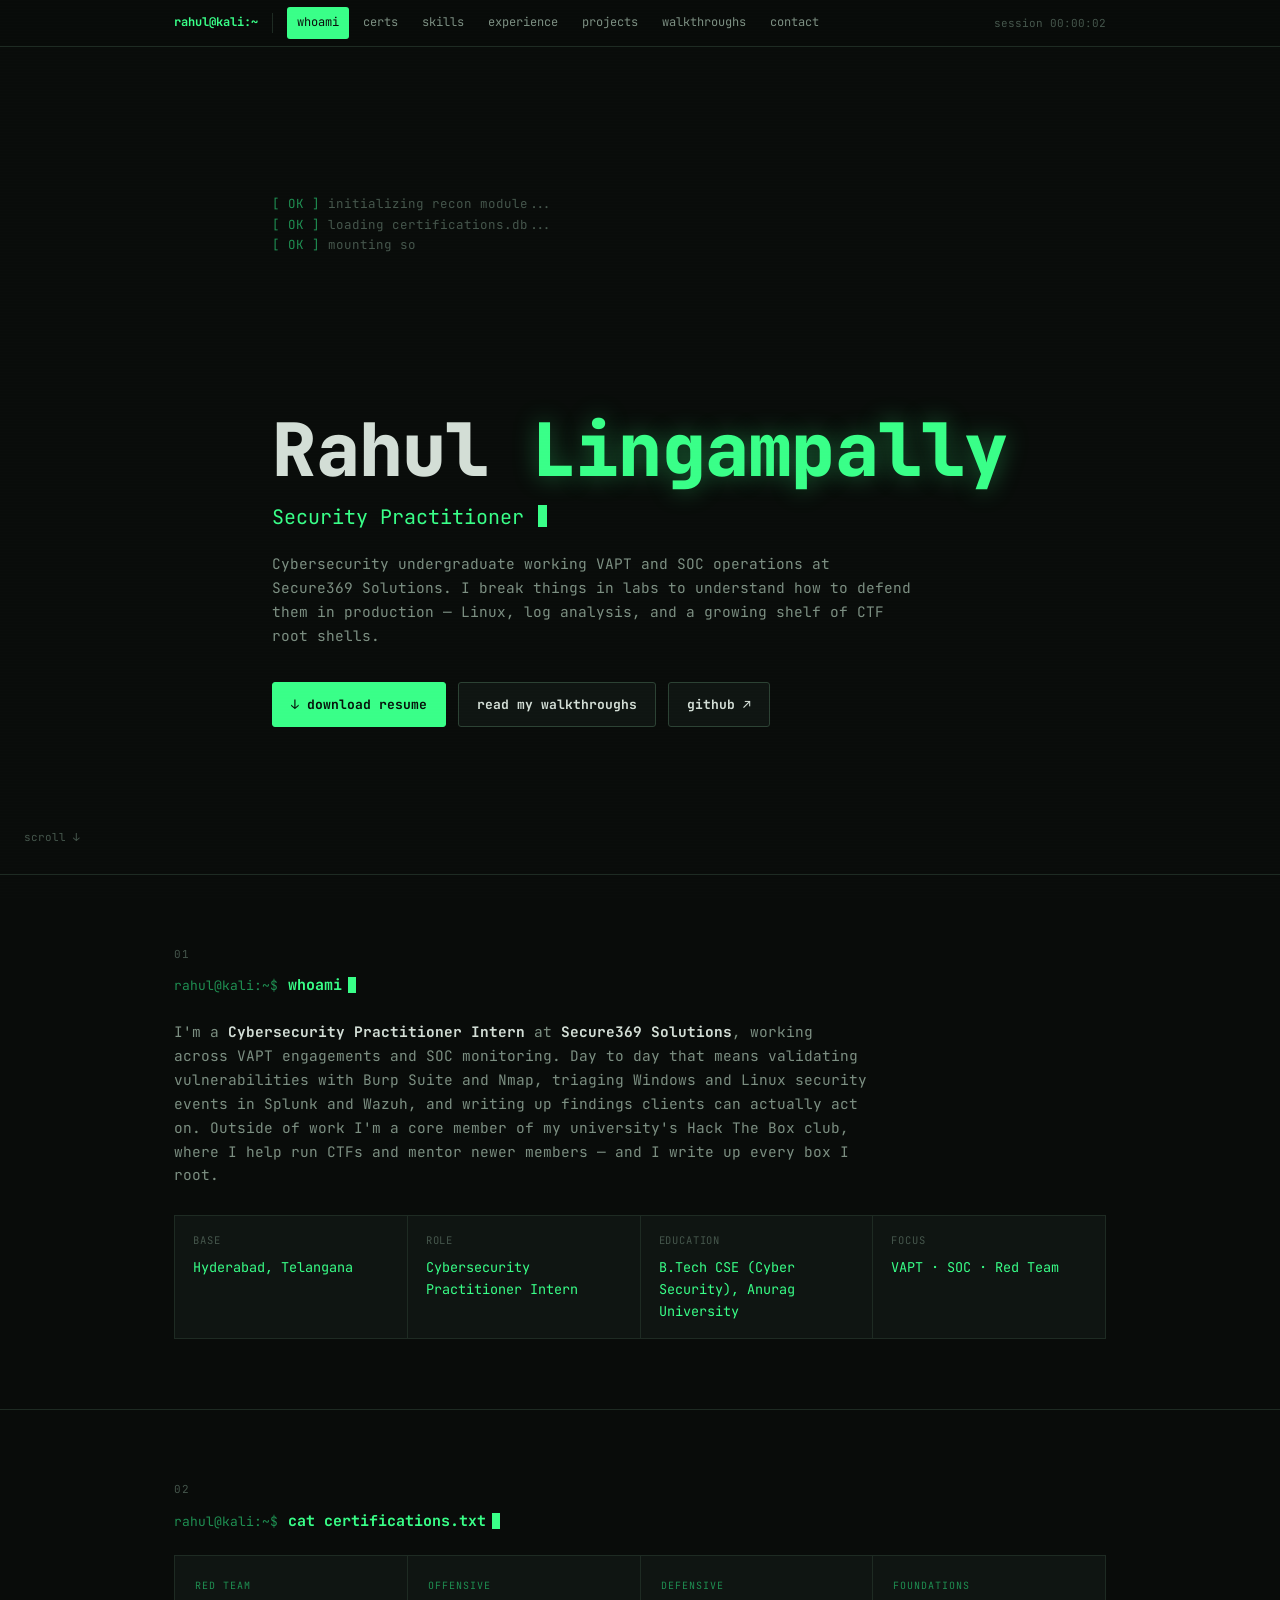
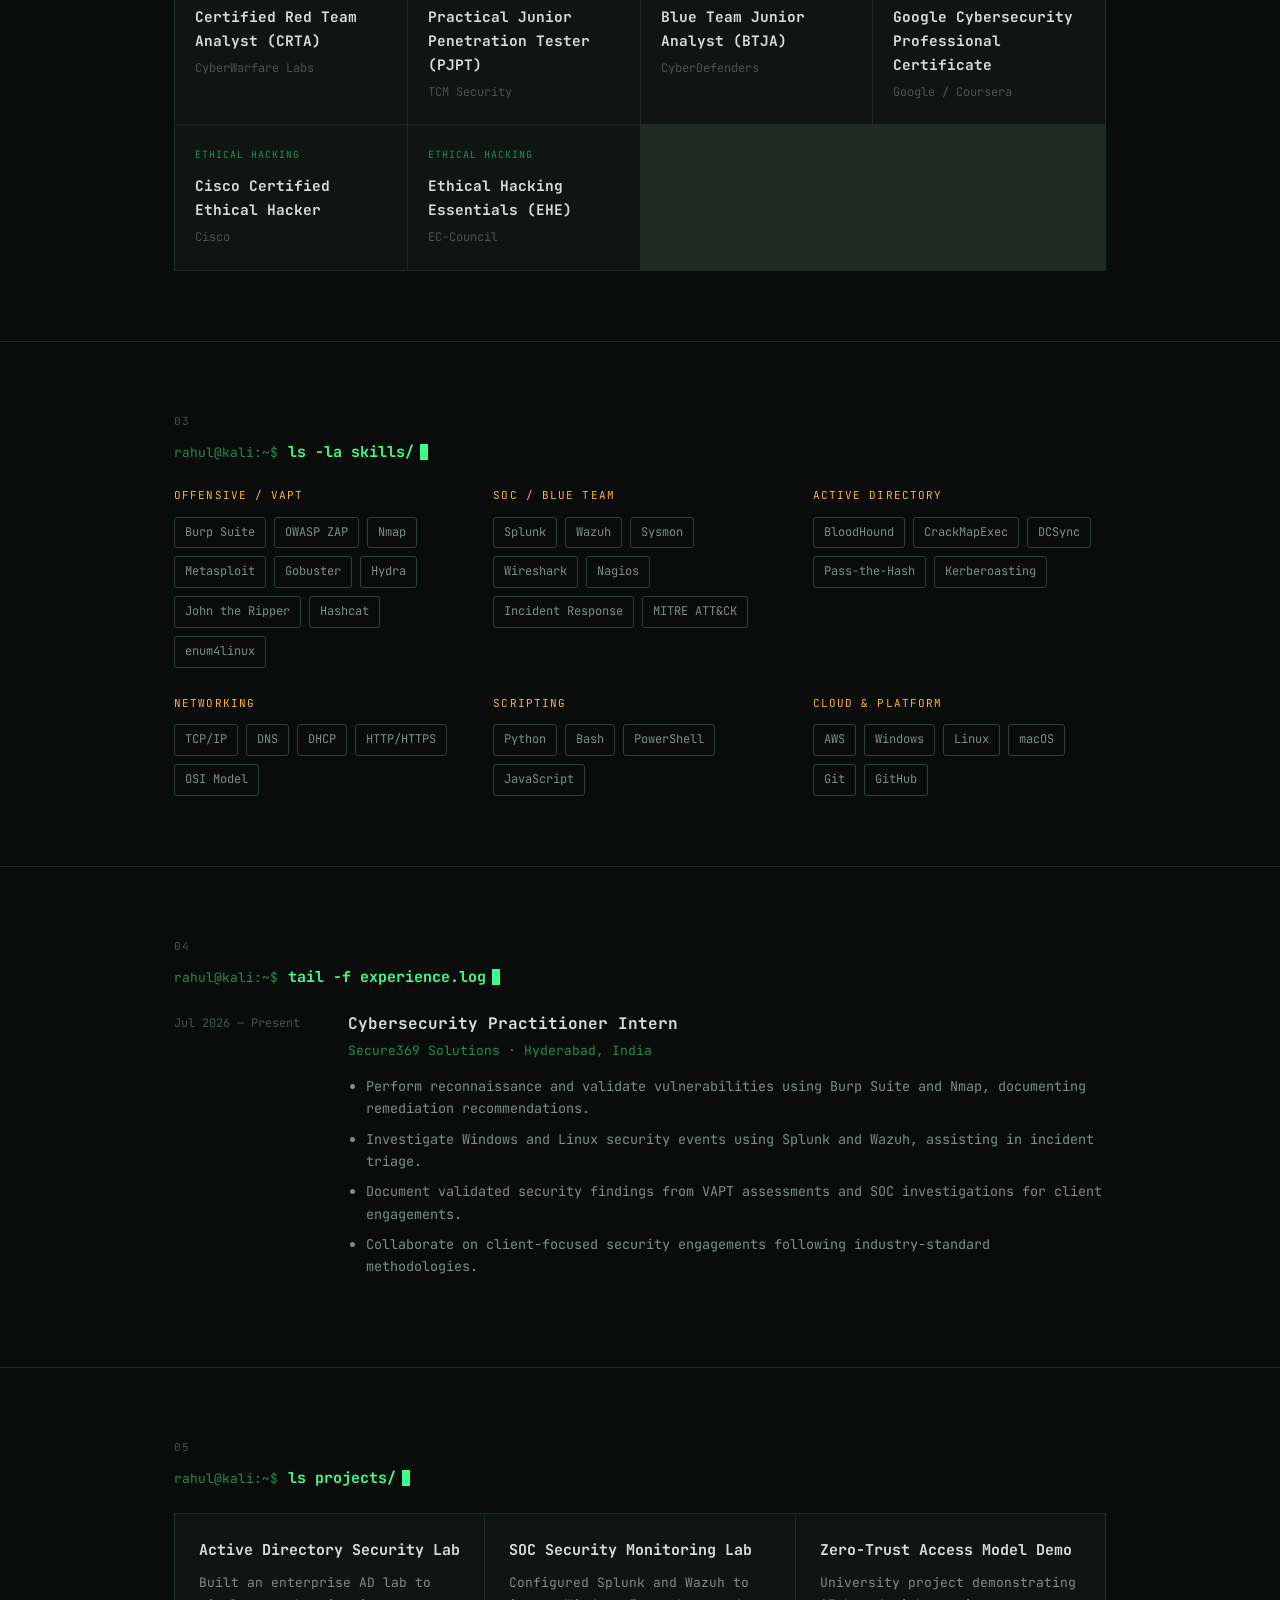
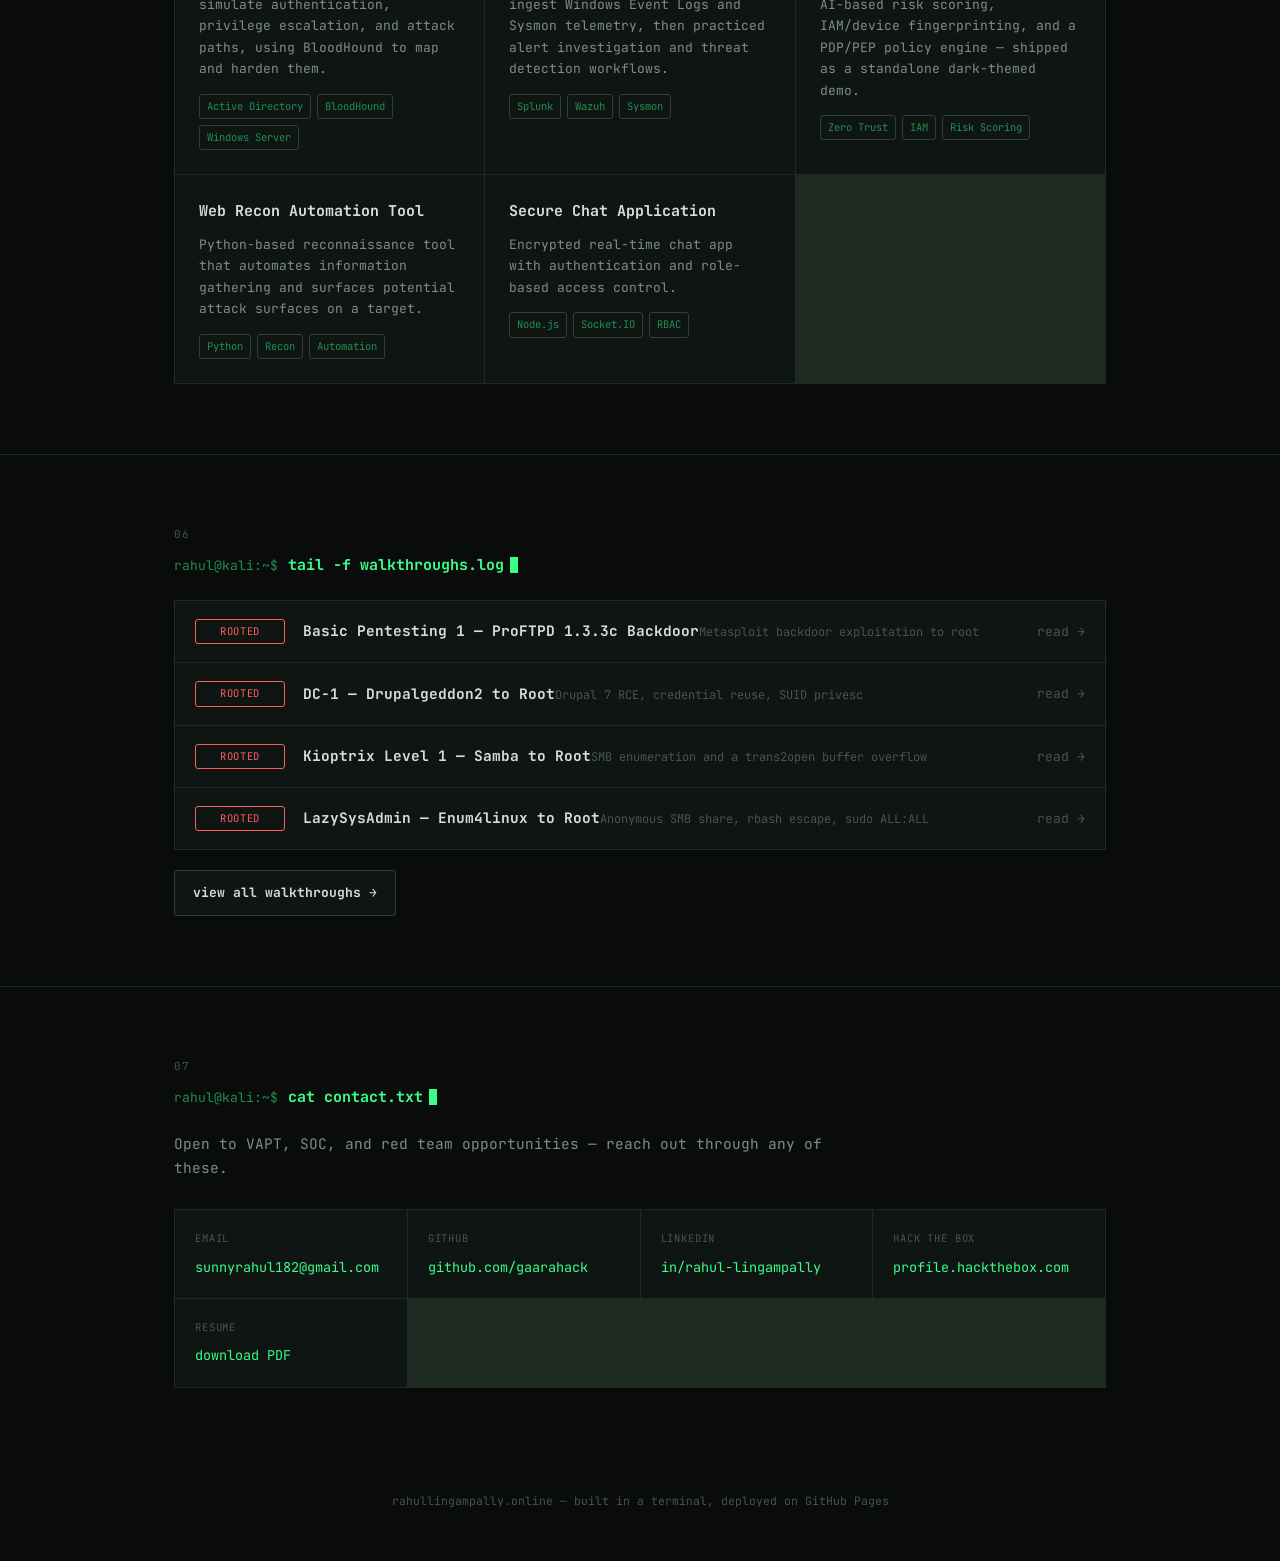
==== index.html @ 5bee05ea "Add files via upload" ====
<!DOCTYPE html>
<html lang="en">
<head>
<meta charset="UTF-8">
<meta name="viewport" content="width=device-width, initial-scale=1.0">
<title>Rahul Lingampally — Security Practitioner &amp; </title>
<meta name="description" content="Rahul Lingampally — Cybersecurity Practitioner Intern at Secure369 Solutions. VAPT, SOC operations, CTF walkthroughs.">
<link rel="icon" href="data:image/svg+xml,<svg xmlns=%22http://www.w3.org/2000/svg%22 viewBox=%220 0 100 100%22><rect width=%22100%22 height=%22100%22 fill=%22%23090c0a%22/><text x=%2220%22 y=%2270%22 font-family=%22monospace%22 font-size=%2260%22 fill=%22%2339ff88%22>_</text></svg>">
<link rel="stylesheet" href="assets/style.css">
</head>
<body>

<nav class="tmux-bar">
  <div class="tmux-inner">
    <span class="tmux-session">rahul@kali:~</span>
    <a class="tmux-tab is-active" href="#hero">whoami</a>
    <a class="tmux-tab" href="#certs">certs</a>
    <a class="tmux-tab" href="#skills">skills</a>
    <a class="tmux-tab" href="#experience">experience</a>
    <a class="tmux-tab" href="#projects">projects</a>
    <a class="tmux-tab" href="blog.html">walkthroughs</a>
    <a class="tmux-tab" href="#contact">contact</a>
    <span class="tmux-status" data-uptime>session 00:00:00</span>
  </div>
</nav>

<section class="hero" id="hero">
  <div class="wrap">
    <div class="boot-log" id="boot-log"></div>
    <h1 class="hero-name">Rahul <span class="glow">Lingampally</span></h1>
    <div class="hero-role">Security Practitioner <span class="caret"></span></div>
    <p class="hero-tagline">Cybersecurity undergraduate working VAPT and SOC operations at Secure369 Solutions. I break things in labs to understand how to defend them in production — Linux, log analysis, and a growing shelf of CTF root shells.</p>
    <div class="hero-actions">
      <a class="btn btn-primary" href="resume.pdf" download>↓ download resume</a>
      <a class="btn" href="blog.html">read my walkthroughs</a>
      <a class="btn" href="https://github.com/gaarahack" target="_blank" rel="noopener">github ↗</a>
    </div>
  </div>
  <div class="hero-scroll">scroll ↓</div>
</section>

<section id="about">
  <div class="wrap">
    <div class="section-eyebrow">01</div>
    <div class="prompt"><span class="user">rahul@kali:~$</span><span class="cmd">whoami</span></div>
    <p class="about-body">I'm a <strong>Cybersecurity Practitioner Intern</strong> at <strong>Secure369 Solutions</strong>, working across VAPT engagements and SOC monitoring. Day to day that means validating vulnerabilities with Burp Suite and Nmap, triaging Windows and Linux security events in Splunk and Wazuh, and writing up findings clients can actually act on. Outside of work I'm a core member of my university's Hack The Box club, where I help run CTFs and mentor newer members — and I write up every box I root.</p>
    <div class="about-facts">
      <div class="fact"><div class="fact-k">Base</div><div class="fact-v">Hyderabad, Telangana</div></div>
      <div class="fact"><div class="fact-k">Role</div><div class="fact-v">Cybersecurity Practitioner Intern</div></div>
      <div class="fact"><div class="fact-k">Education</div><div class="fact-v">B.Tech CSE (Cyber Security), Anurag University</div></div>
      <div class="fact"><div class="fact-k">Focus</div><div class="fact-v">VAPT · SOC · Red Team</div></div>
    </div>
  </div>
</section>

<section id="certs">
  <div class="wrap">
    <div class="section-eyebrow">02</div>
    <div class="prompt"><span class="user">rahul@kali:~$</span><span class="cmd">cat certifications.txt</span></div>
    <div class="cert-grid">
      <div class="cert-card"><div class="cert-tag">Red Team</div><div class="cert-name">Certified Red Team Analyst (CRTA)</div><div class="cert-issuer">CyberWarfare Labs</div></div>
      <div class="cert-card"><div class="cert-tag">Offensive</div><div class="cert-name">Practical Junior Penetration Tester (PJPT)</div><div class="cert-issuer">TCM Security</div></div>
      <div class="cert-card"><div class="cert-tag">Defensive</div><div class="cert-name">Blue Team Junior Analyst (BTJA)</div><div class="cert-issuer">CyberDefenders</div></div>
      <div class="cert-card"><div class="cert-tag">Foundations</div><div class="cert-name">Google Cybersecurity Professional Certificate</div><div class="cert-issuer">Google / Coursera</div></div>
      <div class="cert-card"><div class="cert-tag">Ethical Hacking</div><div class="cert-name">Cisco Certified Ethical Hacker</div><div class="cert-issuer">Cisco</div></div>
      <div class="cert-card"><div class="cert-tag">Ethical Hacking</div><div class="cert-name">Ethical Hacking Essentials (EHE)</div><div class="cert-issuer">EC-Council</div></div>
    </div>
  </div>
</section>

<section id="skills">
  <div class="wrap">
    <div class="section-eyebrow">03</div>
    <div class="prompt"><span class="user">rahul@kali:~$</span><span class="cmd">ls -la skills/</span></div>
    <div class="skills-grid">
      <div>
        <div class="skill-group-name">Offensive / VAPT</div>
        <div class="skill-pills">
          <span class="pill">Burp Suite</span><span class="pill">OWASP ZAP</span><span class="pill">Nmap</span>
          <span class="pill">Metasploit</span><span class="pill">Gobuster</span><span class="pill">Hydra</span>
          <span class="pill">John the Ripper</span><span class="pill">Hashcat</span><span class="pill">enum4linux</span>
        </div>
      </div>
      <div>
        <div class="skill-group-name">SOC / Blue Team</div>
        <div class="skill-pills">
          <span class="pill">Splunk</span><span class="pill">Wazuh</span><span class="pill">Sysmon</span>
          <span class="pill">Wireshark</span><span class="pill">Nagios</span><span class="pill">Incident Response</span>
          <span class="pill">MITRE ATT&CK</span>
        </div>
      </div>
      <div>
        <div class="skill-group-name">Active Directory</div>
        <div class="skill-pills">
          <span class="pill">BloodHound</span><span class="pill">CrackMapExec</span><span class="pill">DCSync</span>
          <span class="pill">Pass-the-Hash</span><span class="pill">Kerberoasting</span>
        </div>
      </div>
      <div>
        <div class="skill-group-name">Networking</div>
        <div class="skill-pills">
          <span class="pill">TCP/IP</span><span class="pill">DNS</span><span class="pill">DHCP</span>
          <span class="pill">HTTP/HTTPS</span><span class="pill">OSI Model</span>
        </div>
      </div>
      <div>
        <div class="skill-group-name">Scripting</div>
        <div class="skill-pills">
          <span class="pill">Python</span><span class="pill">Bash</span><span class="pill">PowerShell</span><span class="pill">JavaScript</span>
        </div>
      </div>
      <div>
        <div class="skill-group-name">Cloud &amp; Platform</div>
        <div class="skill-pills">
          <span class="pill">AWS</span><span class="pill">Windows</span><span class="pill">Linux</span><span class="pill">macOS</span>
          <span class="pill">Git</span><span class="pill">GitHub</span>
        </div>
      </div>
    </div>
  </div>
</section>

<section id="experience">
  <div class="wrap">
    <div class="section-eyebrow">04</div>
    <div class="prompt"><span class="user">rahul@kali:~$</span><span class="cmd">tail -f experience.log</span></div>
    <div class="exp-item">
      <div class="exp-date">Jul 2026 — Present</div>
      <div>
        <div class="exp-role">Cybersecurity Practitioner Intern</div>
        <div class="exp-org">Secure369 Solutions · Hyderabad, India</div>
        <ul class="exp-bullets">
          <li>Perform reconnaissance and validate vulnerabilities using Burp Suite and Nmap, documenting remediation recommendations.</li>
          <li>Investigate Windows and Linux security events using Splunk and Wazuh, assisting in incident triage.</li>
          <li>Document validated security findings from VAPT assessments and SOC investigations for client engagements.</li>
          <li>Collaborate on client-focused security engagements following industry-standard methodologies.</li>
        </ul>
      </div>
    </div>
  </div>
</section>

<section id="projects">
  <div class="wrap">
    <div class="section-eyebrow">05</div>
    <div class="prompt"><span class="user">rahul@kali:~$</span><span class="cmd">ls projects/</span></div>
    <div class="proj-grid">
      <div class="proj-card">
        <div class="proj-name">Active Directory Security Lab</div>
        <div class="proj-desc">Built an enterprise AD lab to simulate authentication, privilege escalation, and attack paths, using BloodHound to map and harden them.</div>
        <div class="proj-stack"><span>Active Directory</span><span>BloodHound</span><span>Windows Server</span></div>
      </div>
      <div class="proj-card">
        <div class="proj-name">SOC Security Monitoring Lab</div>
        <div class="proj-desc">Configured Splunk and Wazuh to ingest Windows Event Logs and Sysmon telemetry, then practiced alert investigation and threat detection workflows.</div>
        <div class="proj-stack"><span>Splunk</span><span>Wazuh</span><span>Sysmon</span></div>
      </div>
      <div class="proj-card">
        <div class="proj-name">Zero-Trust Access Model Demo</div>
        <div class="proj-desc">University project demonstrating AI-based risk scoring, IAM/device fingerprinting, and a PDP/PEP policy engine — shipped as a standalone dark-themed demo.</div>
        <div class="proj-stack"><span>Zero Trust</span><span>IAM</span><span>Risk Scoring</span></div>
      </div>
      <div class="proj-card">
        <div class="proj-name">Web Recon Automation Tool</div>
        <div class="proj-desc">Python-based reconnaissance tool that automates information gathering and surfaces potential attack surfaces on a target.</div>
        <div class="proj-stack"><span>Python</span><span>Recon</span><span>Automation</span></div>
      </div>
      <div class="proj-card">
        <div class="proj-name">Secure Chat Application</div>
        <div class="proj-desc">Encrypted real-time chat app with authentication and role-based access control.</div>
        <div class="proj-stack"><span>Node.js</span><span>Socket.IO</span><span>RBAC</span></div>
      </div>
    </div>
  </div>
</section>

<section id="walkthroughs-preview">
  <div class="wrap">
    <div class="section-eyebrow">06</div>
    <div class="prompt"><span class="user">rahul@kali:~$</span><span class="cmd">tail -f walkthroughs.log</span></div>
    <div class="wt-list">
      <a class="wt-row" href="walkthroughs/basic-pentesting-1.html">
        <span class="wt-status">ROOTED</span>
        <span class="wt-info"><span class="wt-title">Basic Pentesting 1 — ProFTPD 1.3.3c Backdoor</span><span class="wt-sub">Metasploit backdoor exploitation to root</span></span>
        <span class="wt-arrow">read →</span>
      </a>
      <a class="wt-row" href="walkthroughs/dc-1.html">
        <span class="wt-status">ROOTED</span>
        <span class="wt-info"><span class="wt-title">DC-1 — Drupalgeddon2 to Root</span><span class="wt-sub">Drupal 7 RCE, credential reuse, SUID privesc</span></span>
        <span class="wt-arrow">read →</span>
      </a>
      <a class="wt-row" href="walkthroughs/kioptrix-1.html">
        <span class="wt-status">ROOTED</span>
        <span class="wt-info"><span class="wt-title">Kioptrix Level 1 — Samba to Root</span><span class="wt-sub">SMB enumeration and a trans2open buffer overflow</span></span>
        <span class="wt-arrow">read →</span>
      </a>
      <a class="wt-row" href="walkthroughs/lazysysadmin.html">
        <span class="wt-status">ROOTED</span>
        <span class="wt-info"><span class="wt-title">LazySysAdmin — Enum4linux to Root</span><span class="wt-sub">Anonymous SMB share, rbash escape, sudo ALL:ALL</span></span>
        <span class="wt-arrow">read →</span>
      </a>
    </div>
    <div style="margin-top:20px;"><a class="btn" href="blog.html">view all walkthroughs →</a></div>
  </div>
</section>

<section id="contact">
  <div class="wrap">
    <div class="section-eyebrow">07</div>
    <div class="prompt"><span class="user">rahul@kali:~$</span><span class="cmd">cat contact.txt</span></div>
    <p class="about-body">Open to VAPT, SOC, and red team opportunities — reach out through any of these.</p>
    <div class="contact-grid">
      <a class="contact-card" href="mailto:sunnyrahul182@gmail.com"><div class="contact-k">Email</div><div class="contact-v">sunnyrahul182@gmail.com</div></a>
      <a class="contact-card" href="https://github.com/gaarahack" target="_blank" rel="noopener"><div class="contact-k">GitHub</div><div class="contact-v">github.com/gaarahack</div></a>
      <a class="contact-card" href="https://www.linkedin.com/in/rahul-lingampally-041552257/" target="_blank" rel="noopener"><div class="contact-k">LinkedIn</div><div class="contact-v">in/rahul-lingampally</div></a>
      <a class="contact-card" href="https://profile.hackthebox.com/profile/019c4aa6-72b5-7012-af2a-16db14cd5bfb" target="_blank" rel="noopener"><div class="contact-k">Hack The Box</div><div class="contact-v">profile.hackthebox.com</div></a>
      <a class="contact-card" href="resume.pdf" download><div class="contact-k">Resume</div><div class="contact-v">download PDF</div></a>
    </div>
  </div>
</section>

<footer>
  rahullingampally.online — built in a terminal, deployed on GitHub Pages
</footer>

<script src="assets/script.js"></script>
</body>
</html>
---- assets/style.css ----
/* ==========================================================================
   rahullingampally.online — design tokens
   Terminal / SOC console aesthetic. Everything keys off a shell metaphor:
   sections are "commands", the nav is a tmux bar, the hero is a boot log.
   ========================================================================== */

@import url('https://fonts.googleapis.com/css2?family=JetBrains+Mono:ital,wght@0,100..800;1,100..800&display=swap');

:root {
  /* color */
  --bg: #090c0a;
  --bg-panel: #0f1512;
  --bg-panel-2: #131b17;
  --bg-raised: #17211b;
  --border: #1e2b23;
  --border-bright: #2c4234;

  --green: #39ff88;
  --green-dim: #1f8f52;
  --green-faint: rgba(57, 255, 136, 0.08);
  --amber: #ffb32e;
  --red: #ff5c5c;

  --text: #d3ded6;
  --text-dim: #7c8f82;
  --text-faint: #45564c;

  /* type */
  --font: 'JetBrains Mono', ui-monospace, 'SF Mono', Consolas, monospace;

  /* layout */
  --maxw: 980px;
  --radius: 3px;
}

* { box-sizing: border-box; }
html { scroll-behavior: smooth; }

@media (prefers-reduced-motion: reduce) {
  html { scroll-behavior: auto; }
  *, *::before, *::after {
    animation-duration: 0.001ms !important;
    animation-iteration-count: 1 !important;
    transition-duration: 0.001ms !important;
    scroll-behavior: auto !important;
  }
}

body {
  margin: 0;
  background: var(--bg);
  color: var(--text);
  font-family: var(--font);
  font-size: 15px;
  line-height: 1.65;
  position: relative;
}

/* faint scanline atmosphere across the whole page */
body::before {
  content: "";
  position: fixed;
  inset: 0;
  pointer-events: none;
  z-index: 2000;
  background: repeating-linear-gradient(
    to bottom,
    rgba(255,255,255,0.012) 0px,
    rgba(255,255,255,0.012) 1px,
    transparent 1px,
    transparent 3px
  );
  mix-blend-mode: overlay;
}

::selection { background: var(--green-dim); color: #06110a; }

a { color: var(--green); text-decoration: none; }
a:hover { text-decoration: underline; }
a:focus-visible, button:focus-visible, [tabindex]:focus-visible {
  outline: 2px solid var(--green);
  outline-offset: 3px;
}

h1, h2, h3, h4 { font-family: var(--font); margin: 0; color: var(--text); }

img { max-width: 100%; }

.wrap { max-width: var(--maxw); margin: 0 auto; padding: 0 24px; }

/* ---------- tmux-style top bar ---------- */
.tmux-bar {
  position: sticky;
  top: 0;
  z-index: 100;
  background: rgba(9, 12, 10, 0.92);
  backdrop-filter: blur(6px);
  border-bottom: 1px solid var(--border);
}
.tmux-inner {
  max-width: var(--maxw);
  margin: 0 auto;
  padding: 0 24px;
  display: flex;
  align-items: center;
  height: 46px;
  gap: 4px;
  overflow-x: auto;
}
.tmux-session {
  color: var(--green);
  font-size: 12px;
  font-weight: 700;
  white-space: nowrap;
  padding-right: 14px;
  margin-right: 10px;
  border-right: 1px solid var(--border);
}
.tmux-tab {
  font-size: 12px;
  color: var(--text-dim);
  padding: 6px 10px;
  border-radius: var(--radius);
  white-space: nowrap;
  transition: color .15s, background .15s;
}
.tmux-tab:hover { color: var(--green); background: var(--green-faint); text-decoration: none; }
.tmux-tab.is-active { color: var(--bg); background: var(--green); }
.tmux-status {
  margin-left: auto;
  font-size: 11px;
  color: var(--text-faint);
  white-space: nowrap;
  padding-left: 14px;
}
.tmux-status .dot {
  display: inline-block;
  width: 6px; height: 6px;
  border-radius: 50%;
  background: var(--green);
  margin-right: 6px;
  box-shadow: 0 0 6px var(--green);
  animation: pulse 2s ease-in-out infinite;
}
@keyframes pulse { 0%,100% { opacity: 1; } 50% { opacity: .35; } }

/* ---------- prompt / command headers ---------- */
.prompt {
  display: flex;
  align-items: baseline;
  gap: 10px;
  margin-bottom: 22px;
  flex-wrap: wrap;
}
.prompt .user { color: var(--green-dim); font-size: 13px; }
.prompt .cmd { color: var(--green); font-size: 15px; font-weight: 700; }
.prompt .cmd::after {
  content: "";
  display: inline-block;
  width: 8px; height: 16px;
  background: var(--green);
  margin-left: 6px;
  vertical-align: -3px;
  animation: blink 1s steps(1) infinite;
}
@keyframes blink { 50% { opacity: 0; } }

section { padding: 70px 0; border-bottom: 1px solid var(--border); }
section:last-of-type { border-bottom: none; }

.section-eyebrow {
  font-size: 11px;
  letter-spacing: .12em;
  color: var(--text-faint);
  text-transform: uppercase;
  margin-bottom: 10px;
}

/* ---------- hero ---------- */
.hero {
  min-height: 92vh;
  display: flex;
  flex-direction: column;
  justify-content: center;
  border-bottom: 1px solid var(--border);
  position: relative;
  overflow: hidden;
}
.boot-log {
  font-size: 12.5px;
  color: var(--text-faint);
  white-space: pre-wrap;
  min-height: 190px;
  margin-bottom: 28px;
}
.boot-log .ok { color: var(--green-dim); }
.boot-log .warn { color: var(--amber); }
.hero-name {
  font-size: clamp(2.4rem, 7vw, 4.6rem);
  font-weight: 800;
  line-height: 1.02;
  letter-spacing: -0.01em;
  color: var(--text);
}
.hero-name .glow { color: var(--green); text-shadow: 0 0 24px rgba(57,255,136,.35); }
.hero-role {
  margin-top: 14px;
  font-size: clamp(1rem, 2.4vw, 1.25rem);
  color: var(--green);
}
.hero-role .caret {
  display: inline-block;
  width: 9px; height: 1.1em;
  background: var(--green);
  vertical-align: -3px;
  margin-left: 2px;
  animation: blink 1s steps(1) infinite;
}
.hero-tagline {
  margin-top: 18px;
  max-width: 640px;
  color: var(--text-dim);
  font-size: 14.5px;
}
.hero-actions {
  margin-top: 34px;
  display: flex;
  gap: 12px;
  flex-wrap: wrap;
}
.hero-scroll {
  position: absolute;
  bottom: 28px;
  left: 24px;
  font-size: 11px;
  color: var(--text-faint);
}

/* ---------- buttons ---------- */
.btn {
  display: inline-flex;
  align-items: center;
  gap: 8px;
  font-family: var(--font);
  font-size: 13px;
  font-weight: 700;
  padding: 11px 18px;
  border-radius: var(--radius);
  border: 1px solid var(--border-bright);
  color: var(--text);
  background: var(--bg-panel);
  transition: border-color .15s, color .15s, background .15s, transform .1s;
}
.btn:hover { border-color: var(--green); color: var(--green); text-decoration: none; }
.btn:active { transform: translateY(1px); }
.btn-primary { background: var(--green); color: #06110a; border-color: var(--green); }
.btn-primary:hover { background: #4bffa0; color: #06110a; }

/* ---------- about ---------- */
.about-body { max-width: 700px; color: var(--text-dim); font-size: 14.5px; }
.about-body strong { color: var(--text); font-weight: 700; }
.about-facts {
  margin-top: 28px;
  display: grid;
  grid-template-columns: repeat(auto-fit, minmax(180px, 1fr));
  gap: 1px;
  background: var(--border);
  border: 1px solid var(--border);
}
.fact { background: var(--bg-panel); padding: 16px 18px; }
.fact-k { font-size: 10.5px; color: var(--text-faint); text-transform: uppercase; letter-spacing: .08em; margin-bottom: 6px; }
.fact-v { font-size: 13.5px; color: var(--green); }

/* ---------- cert grid ---------- */
.cert-grid {
  display: grid;
  grid-template-columns: repeat(auto-fill, minmax(220px, 1fr));
  gap: 1px;
  background: var(--border);
  border: 1px solid var(--border);
}
.cert-card {
  background: var(--bg-panel);
  padding: 22px 20px;
  position: relative;
  overflow: hidden;
  transition: background .2s;
}
.cert-card::before {
  content: "";
  position: absolute;
  inset: 0;
  background: linear-gradient(120deg, transparent 40%, var(--green-faint) 50%, transparent 60%);
  transform: translateX(-120%);
  transition: transform .6s ease;
}
.cert-card:hover::before { transform: translateX(120%); }
.cert-card:hover { background: var(--bg-raised); }
.cert-tag { font-size: 10px; color: var(--green-dim); letter-spacing: .1em; text-transform: uppercase; }
.cert-name { margin-top: 10px; font-size: 14.5px; font-weight: 700; color: var(--text); }
.cert-issuer { margin-top: 6px; font-size: 12px; color: var(--text-faint); }

/* ---------- skills ---------- */
.skills-grid {
  display: grid;
  grid-template-columns: repeat(auto-fit, minmax(220px, 1fr));
  gap: 26px;
}
.skill-group-name {
  font-size: 11px;
  color: var(--amber);
  letter-spacing: .1em;
  text-transform: uppercase;
  margin-bottom: 12px;
}
.skill-pills { display: flex; flex-wrap: wrap; gap: 8px; }
.pill {
  font-size: 12px;
  color: var(--text-dim);
  border: 1px solid var(--border-bright);
  border-radius: var(--radius);
  padding: 5px 10px;
  transition: color .15s, border-color .15s, background .15s;
}
.pill:hover { color: var(--green); border-color: var(--green); background: var(--green-faint); }

/* ---------- experience ---------- */
.exp-item { display: grid; grid-template-columns: 150px 1fr; gap: 24px; margin-bottom: 6px; }
.exp-date { font-size: 12px; color: var(--text-faint); padding-top: 3px; }
.exp-role { font-size: 16px; font-weight: 700; color: var(--text); }
.exp-org { font-size: 13px; color: var(--green-dim); margin-top: 2px; margin-bottom: 14px; }
.exp-bullets { color: var(--text-dim); font-size: 13.5px; padding-left: 18px; }
.exp-bullets li { margin-bottom: 8px; }
.exp-bullets::marker { color: var(--green-dim); }

/* ---------- projects ---------- */
.proj-grid {
  display: grid;
  grid-template-columns: repeat(auto-fit, minmax(260px, 1fr));
  gap: 1px;
  background: var(--border);
  border: 1px solid var(--border);
}
.proj-card { background: var(--bg-panel); padding: 24px; transition: background .2s; }
.proj-card:hover { background: var(--bg-raised); }
.proj-name { font-size: 15px; font-weight: 700; color: var(--text); }
.proj-desc { margin-top: 10px; font-size: 13px; color: var(--text-dim); }
.proj-stack { margin-top: 14px; display: flex; flex-wrap: wrap; gap: 6px; }
.proj-stack span { font-size: 10.5px; color: var(--green-dim); border: 1px solid var(--border-bright); padding: 3px 7px; border-radius: var(--radius); }

/* ---------- walkthroughs / blog list ---------- */
.wt-list { display: flex; flex-direction: column; border: 1px solid var(--border); }
.wt-row {
  display: grid;
  grid-template-columns: 90px 1fr auto;
  align-items: center;
  gap: 18px;
  padding: 18px 20px;
  border-bottom: 1px solid var(--border);
  background: var(--bg-panel);
  transition: background .15s;
}
.wt-row:last-child { border-bottom: none; }
.wt-row:hover { background: var(--bg-raised); text-decoration: none; }
.wt-status { font-size: 10.5px; color: var(--red); border: 1px solid var(--red); border-radius: var(--radius); padding: 3px 7px; text-align: center; letter-spacing: .06em; }
.wt-info .wt-title { font-size: 14.5px; font-weight: 700; color: var(--text); }
.wt-info .wt-sub { font-size: 12px; color: var(--text-faint); margin-top: 4px; }
.wt-arrow { color: var(--text-faint); font-size: 13px; }
.wt-row:hover .wt-arrow { color: var(--green); }

/* ---------- contact ---------- */
.contact-grid {
  display: grid;
  grid-template-columns: repeat(auto-fit, minmax(200px, 1fr));
  gap: 1px;
  background: var(--border);
  border: 1px solid var(--border);
  margin-top: 30px;
}
.contact-card {
  background: var(--bg-panel);
  padding: 20px;
  transition: background .15s;
}
.contact-card:hover { background: var(--bg-raised); text-decoration: none; }
.contact-k { font-size: 10.5px; color: var(--text-faint); text-transform: uppercase; letter-spacing: .08em; }
.contact-v { margin-top: 8px; font-size: 13.5px; color: var(--green); word-break: break-word; }

footer {
  padding: 34px 0 50px;
  text-align: center;
  font-size: 11.5px;
  color: var(--text-faint);
}

/* ---------- responsive ---------- */
@media (max-width: 640px) {
  section { padding: 50px 0; }
  .exp-item { grid-template-columns: 1fr; gap: 6px; }
  .wt-row { grid-template-columns: 1fr; gap: 8px; }
  .wt-status { justify-self: start; }
}

/* ---------- article pages (walkthroughs) share the same shell ---------- */
.article-header { padding: 60px 0 20px; border-bottom: 1px solid var(--border); }
.article-tag { font-size: 11px; color: var(--red); border: 1px solid var(--red); display: inline-block; padding: 3px 8px; border-radius: var(--radius); letter-spacing: .06em; margin-bottom: 16px; }
.article-title { font-size: clamp(1.6rem, 4vw, 2.4rem); font-weight: 800; color: var(--text); line-height: 1.15; }
.article-meta { margin-top: 14px; font-size: 12.5px; color: var(--text-faint); }
.article-body { padding: 40px 0 70px; max-width: 780px; }
.article-body h2 { font-size: 18px; color: var(--green); margin-top: 40px; margin-bottom: 14px; padding-bottom: 8px; border-bottom: 1px solid var(--border); }
.article-body h2:first-child { margin-top: 0; }
.article-body p { color: var(--text-dim); font-size: 14px; margin: 0 0 16px; }
.article-body ul, .article-body ol { color: var(--text-dim); font-size: 14px; padding-left: 22px; }
.article-body li { margin-bottom: 8px; }
.article-body strong { color: var(--green); }
.article-body pre {
  background: #050705;
  border: 1px solid var(--border);
  border-radius: var(--radius);
  padding: 16px 18px;
  overflow-x: auto;
  margin: 0 0 20px;
  font-size: 12.5px;
  line-height: 1.6;
  color: #c8f5da;
}
.article-body code { font-family: var(--font); }
.article-body p code, .article-body li code {
  background: var(--bg-panel-2);
  border: 1px solid var(--border-bright);
  padding: 1px 6px;
  border-radius: 3px;
  font-size: 12.5px;
  color: var(--green);
}
.article-back { margin-top: 40px; }
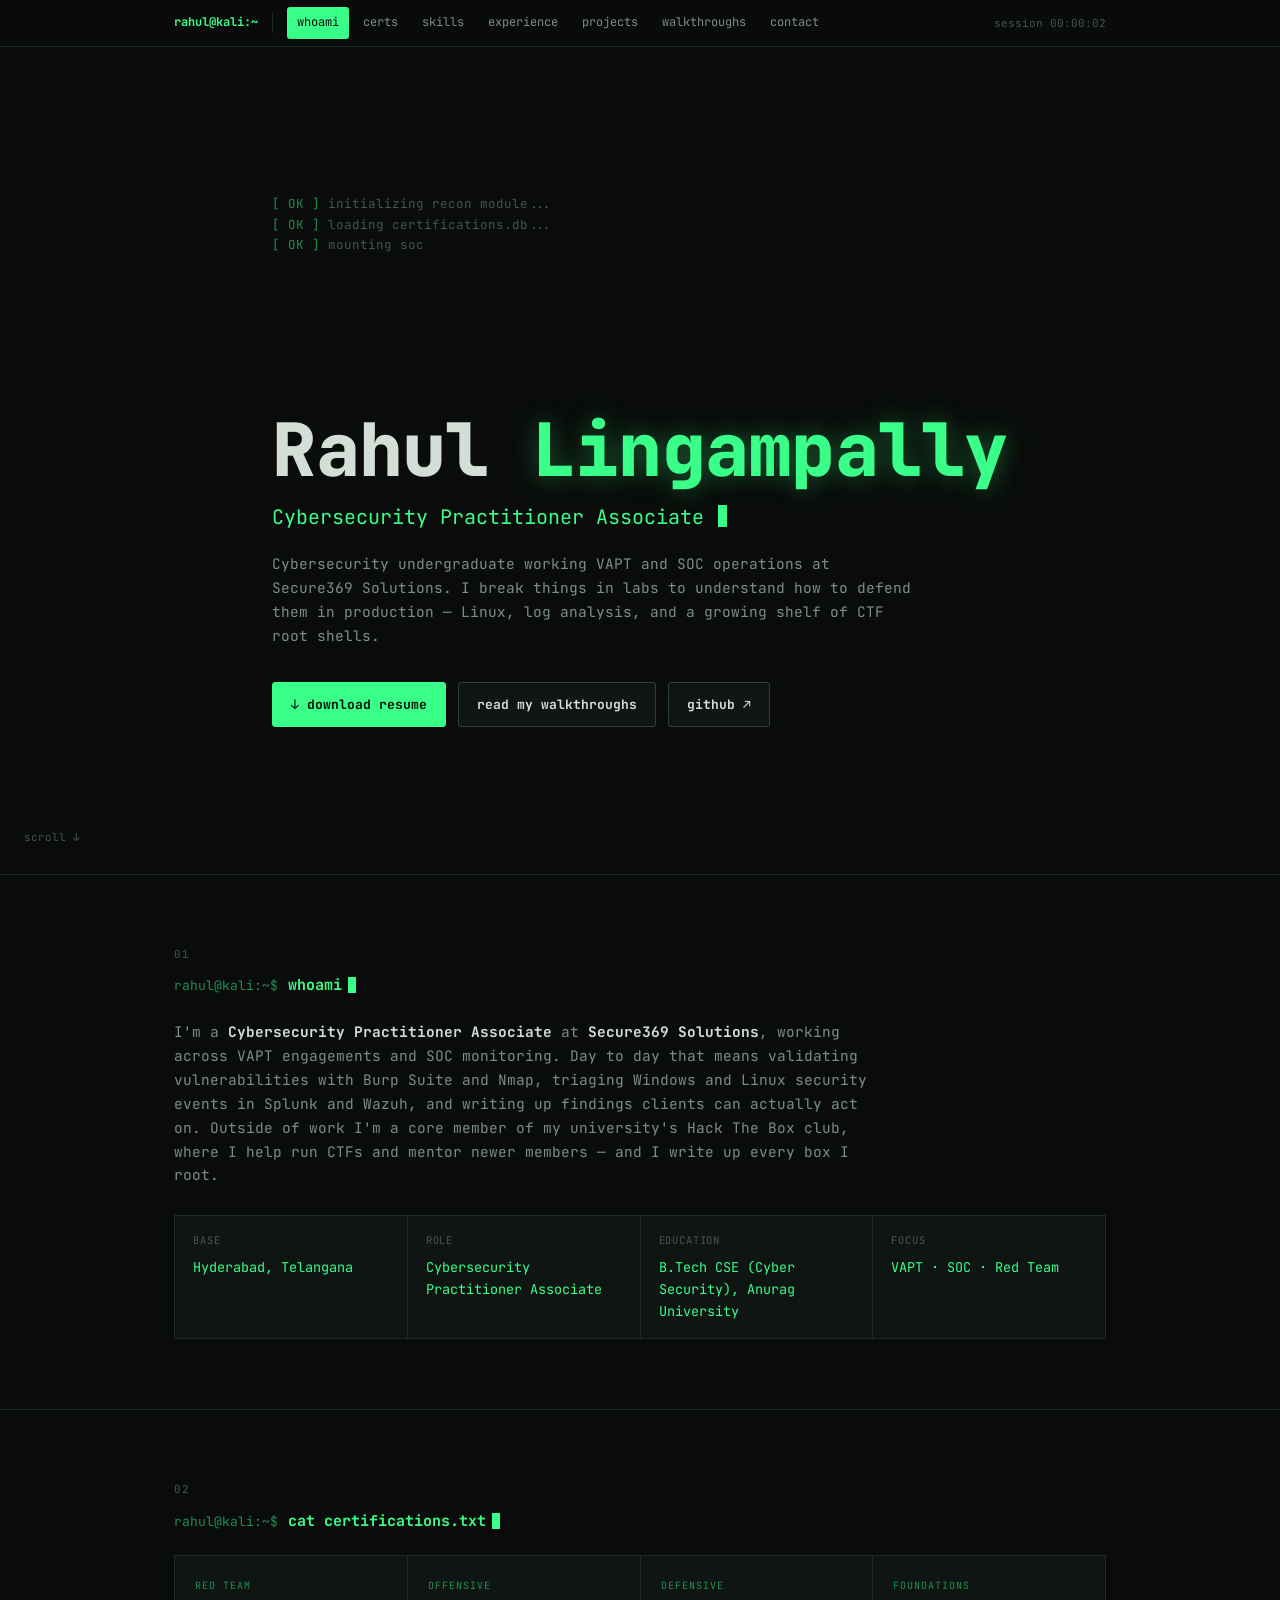
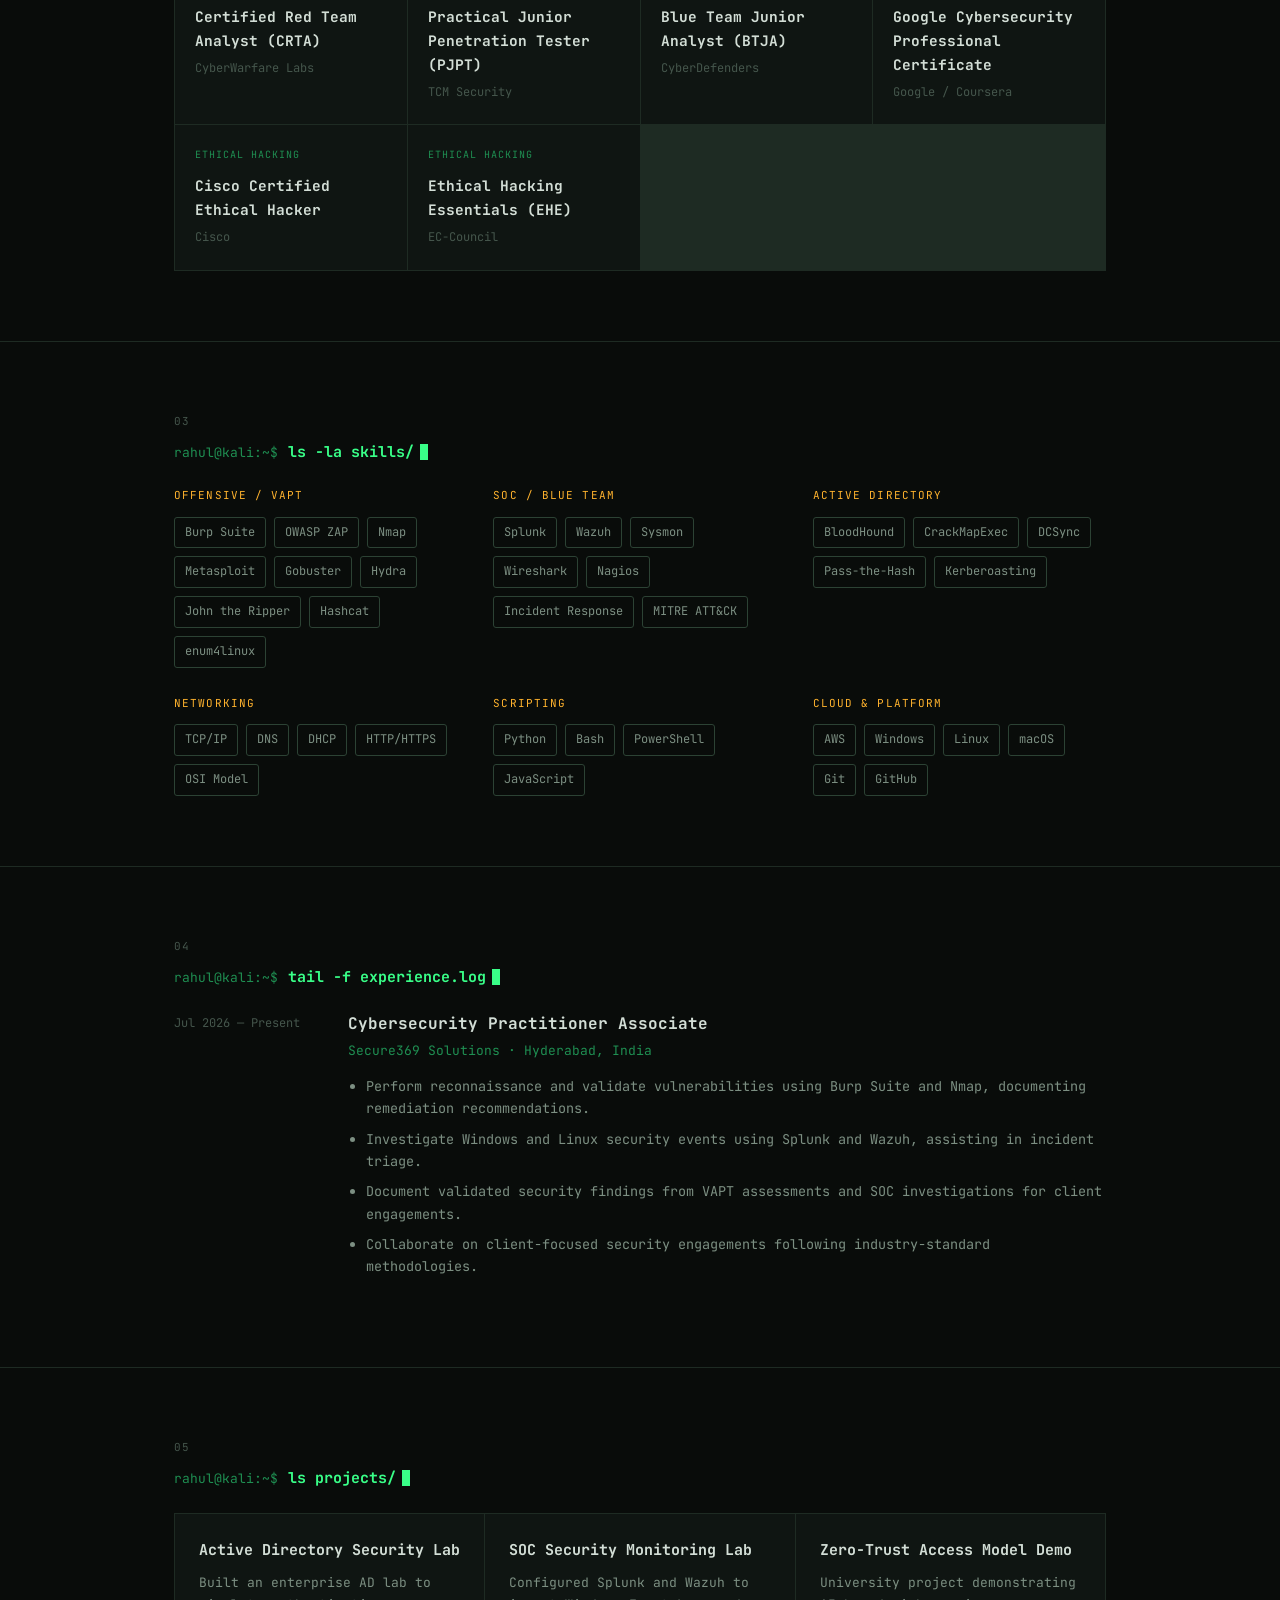
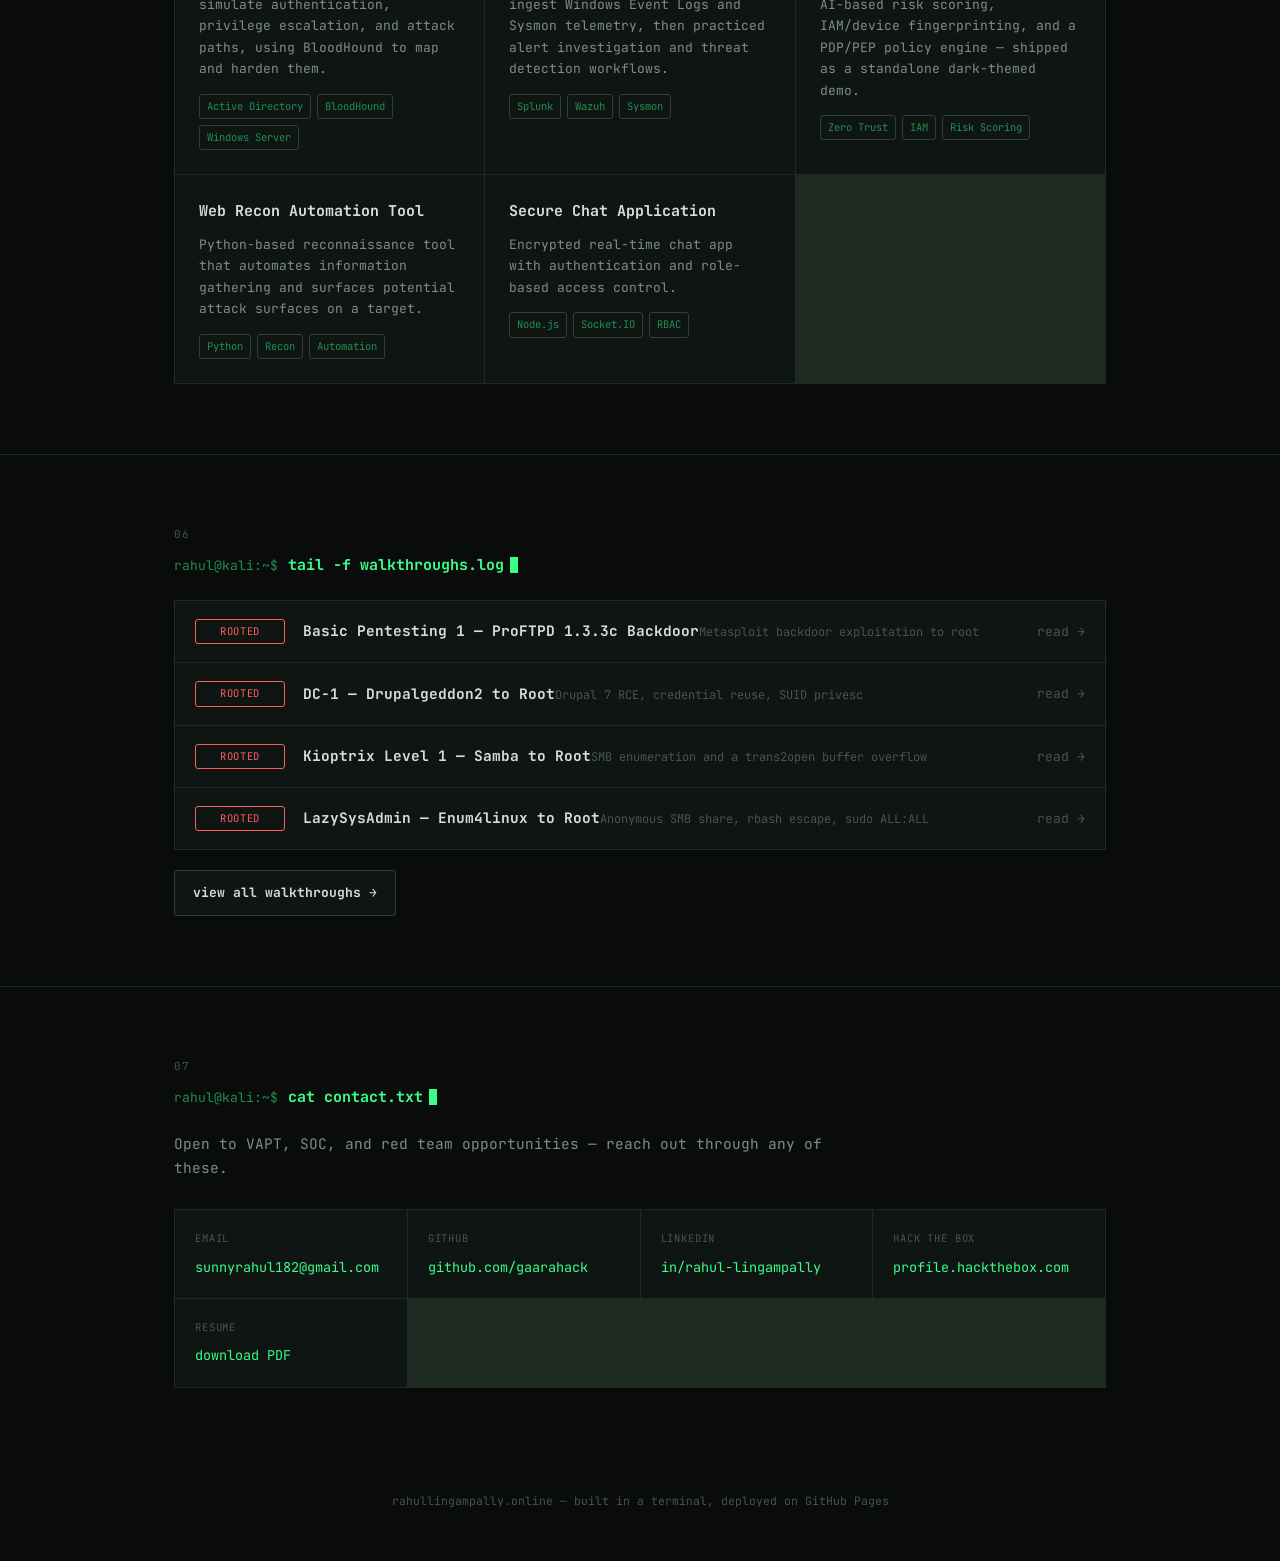
==== commit 44092091: "Update index.html" ====
--- a/index.html
+++ b/index.html
@@ -3,8 +3,8 @@
 <head>
 <meta charset="UTF-8">
 <meta name="viewport" content="width=device-width, initial-scale=1.0">
-<title>Rahul Lingampally — Security Practitioner &amp; </title>
-<meta name="description" content="Rahul Lingampally — Cybersecurity Practitioner Intern at Secure369 Solutions. VAPT, SOC operations, CTF walkthroughs.">
+<title>Rahul Lingampally — Cybersecurity Practitioner Associate&amp; </title>
+<meta name="description" content="Rahul Lingampally — Cybersecurity Practitioner Associate at Secure369 Solutions. VAPT, SOC operations, CTF walkthroughs.">
 <link rel="icon" href="data:image/svg+xml,<svg xmlns=%22http://www.w3.org/2000/svg%22 viewBox=%220 0 100 100%22><rect width=%22100%22 height=%22100%22 fill=%22%23090c0a%22/><text x=%2220%22 y=%2270%22 font-family=%22monospace%22 font-size=%2260%22 fill=%22%2339ff88%22>_</text></svg>">
 <link rel="stylesheet" href="assets/style.css">
 </head>
@@ -28,7 +28,7 @@
   <div class="wrap">
     <div class="boot-log" id="boot-log"></div>
     <h1 class="hero-name">Rahul <span class="glow">Lingampally</span></h1>
-    <div class="hero-role">Security Practitioner <span class="caret"></span></div>
+    <div class="hero-role">Cybersecurity Practitioner Associate <span class="caret"></span></div>
     <p class="hero-tagline">Cybersecurity undergraduate working VAPT and SOC operations at Secure369 Solutions. I break things in labs to understand how to defend them in production — Linux, log analysis, and a growing shelf of CTF root shells.</p>
     <div class="hero-actions">
       <a class="btn btn-primary" href="resume.pdf" download>↓ download resume</a>
@@ -43,10 +43,10 @@
   <div class="wrap">
     <div class="section-eyebrow">01</div>
     <div class="prompt"><span class="user">rahul@kali:~$</span><span class="cmd">whoami</span></div>
-    <p class="about-body">I'm a <strong>Cybersecurity Practitioner Intern</strong> at <strong>Secure369 Solutions</strong>, working across VAPT engagements and SOC monitoring. Day to day that means validating vulnerabilities with Burp Suite and Nmap, triaging Windows and Linux security events in Splunk and Wazuh, and writing up findings clients can actually act on. Outside of work I'm a core member of my university's Hack The Box club, where I help run CTFs and mentor newer members — and I write up every box I root.</p>
+    <p class="about-body">I'm a <strong>Cybersecurity Practitioner Associate</strong> at <strong>Secure369 Solutions</strong>, working across VAPT engagements and SOC monitoring. Day to day that means validating vulnerabilities with Burp Suite and Nmap, triaging Windows and Linux security events in Splunk and Wazuh, and writing up findings clients can actually act on. Outside of work I'm a core member of my university's Hack The Box club, where I help run CTFs and mentor newer members — and I write up every box I root.</p>
     <div class="about-facts">
       <div class="fact"><div class="fact-k">Base</div><div class="fact-v">Hyderabad, Telangana</div></div>
-      <div class="fact"><div class="fact-k">Role</div><div class="fact-v">Cybersecurity Practitioner Intern</div></div>
+      <div class="fact"><div class="fact-k">Role</div><div class="fact-v">Cybersecurity Practitioner Associate</div></div>
       <div class="fact"><div class="fact-k">Education</div><div class="fact-v">B.Tech CSE (Cyber Security), Anurag University</div></div>
       <div class="fact"><div class="fact-k">Focus</div><div class="fact-v">VAPT · SOC · Red Team</div></div>
     </div>
@@ -127,7 +127,7 @@
     <div class="exp-item">
       <div class="exp-date">Jul 2026 — Present</div>
       <div>
-        <div class="exp-role">Cybersecurity Practitioner Intern</div>
+        <div class="exp-role">Cybersecurity Practitioner Associate</div>
         <div class="exp-org">Secure369 Solutions · Hyderabad, India</div>
         <ul class="exp-bullets">
           <li>Perform reconnaissance and validate vulnerabilities using Burp Suite and Nmap, documenting remediation recommendations.</li>
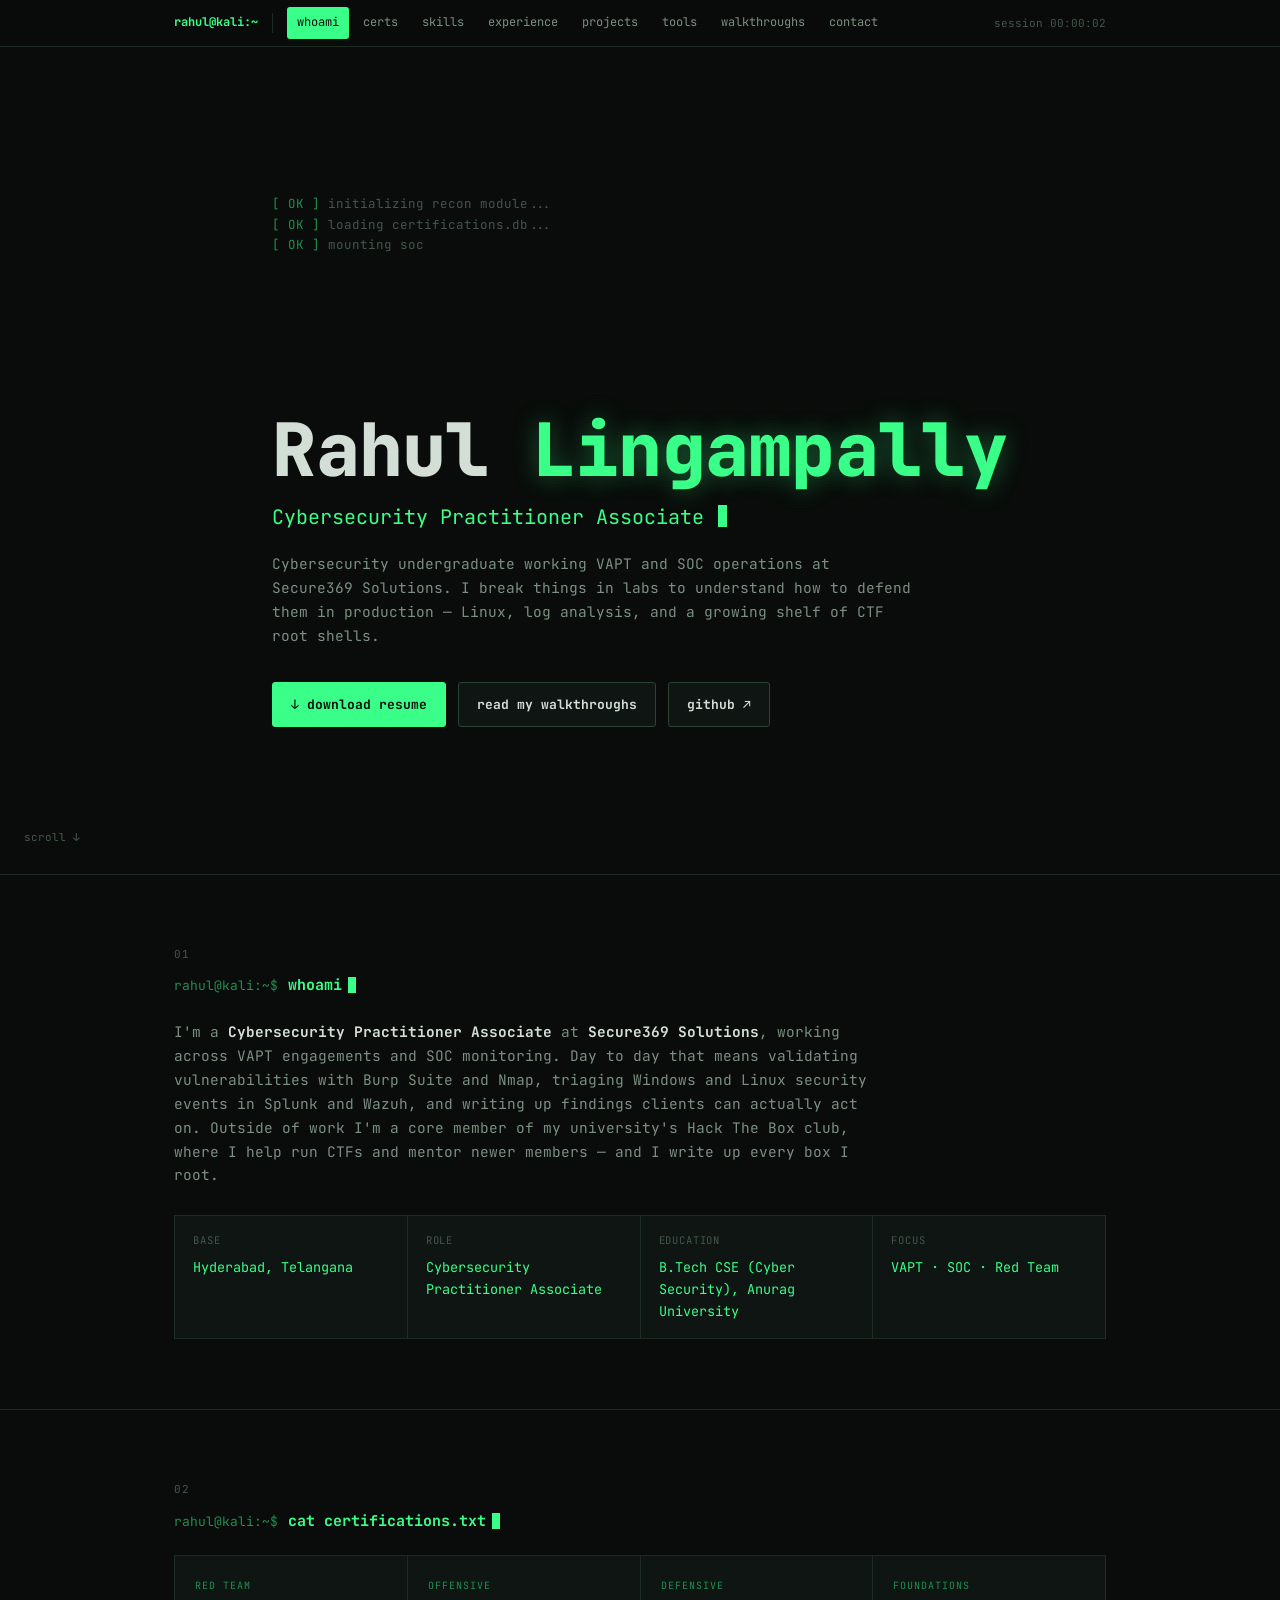
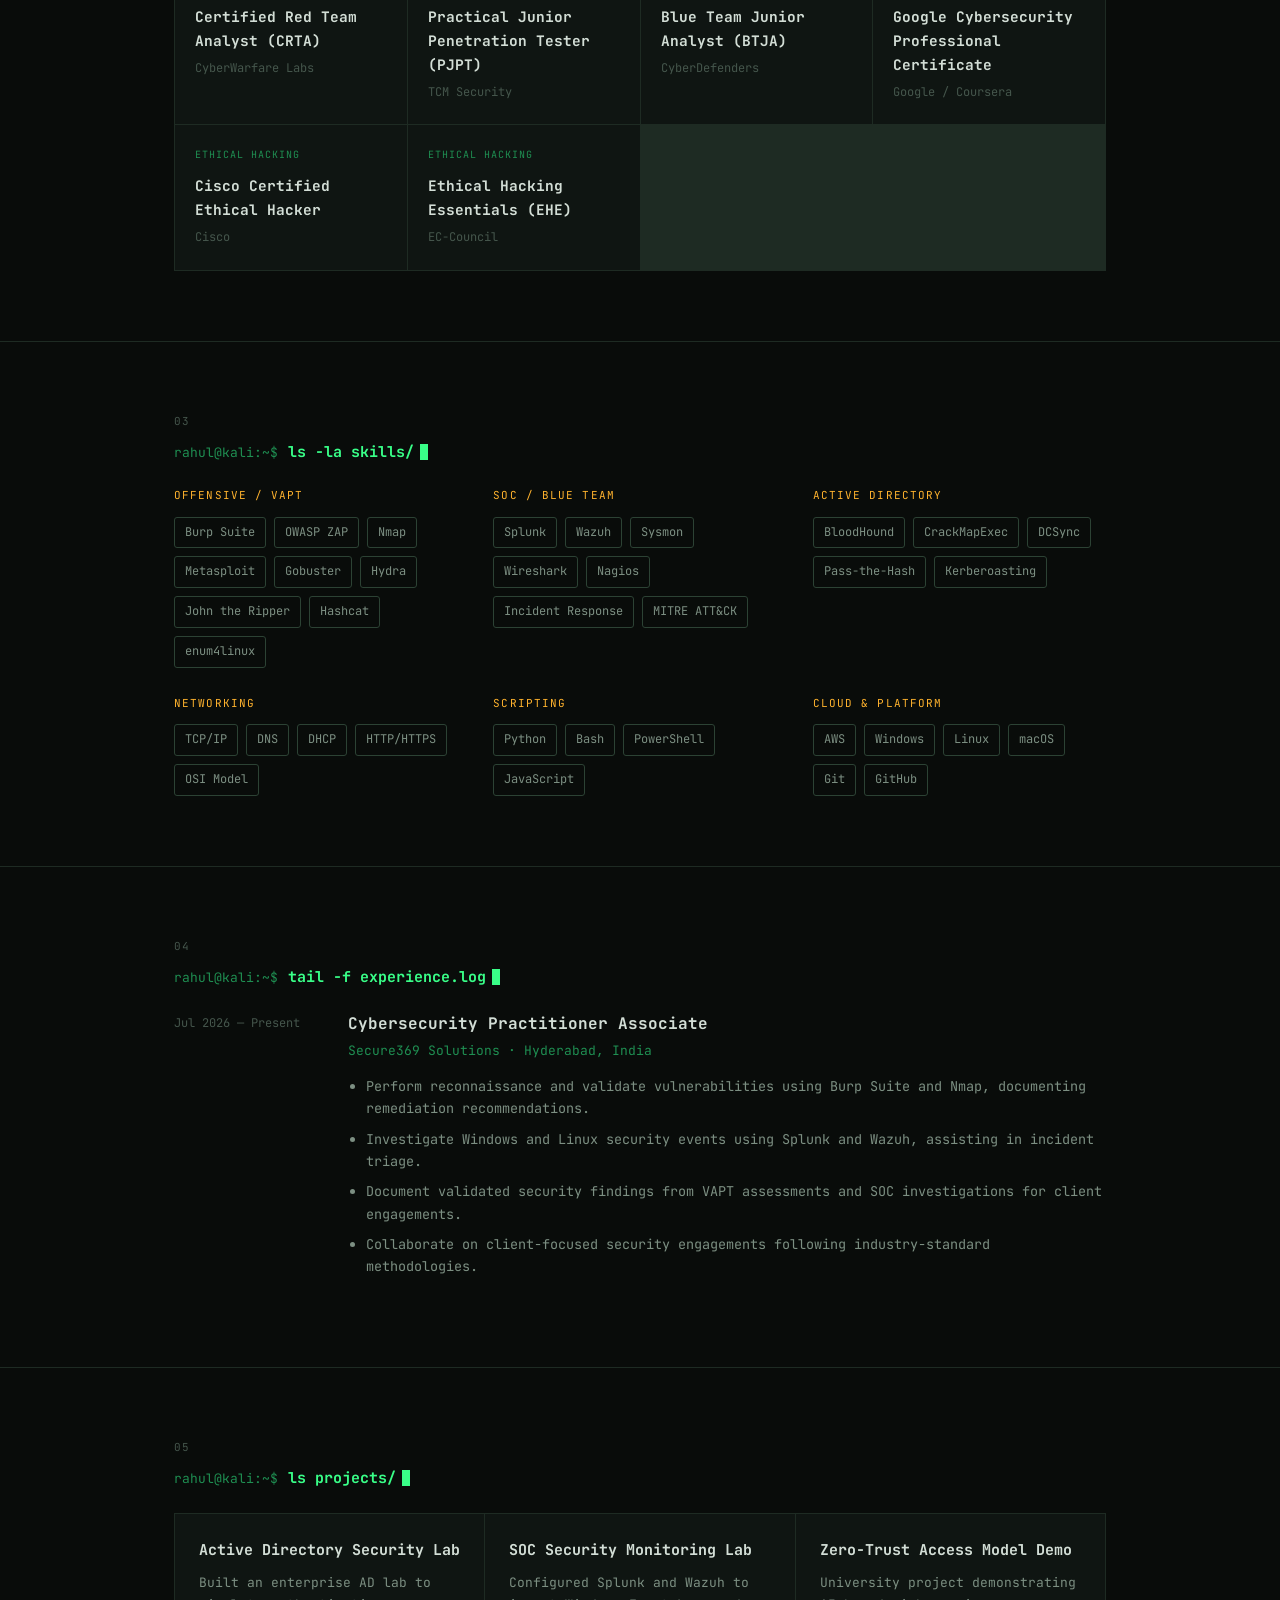
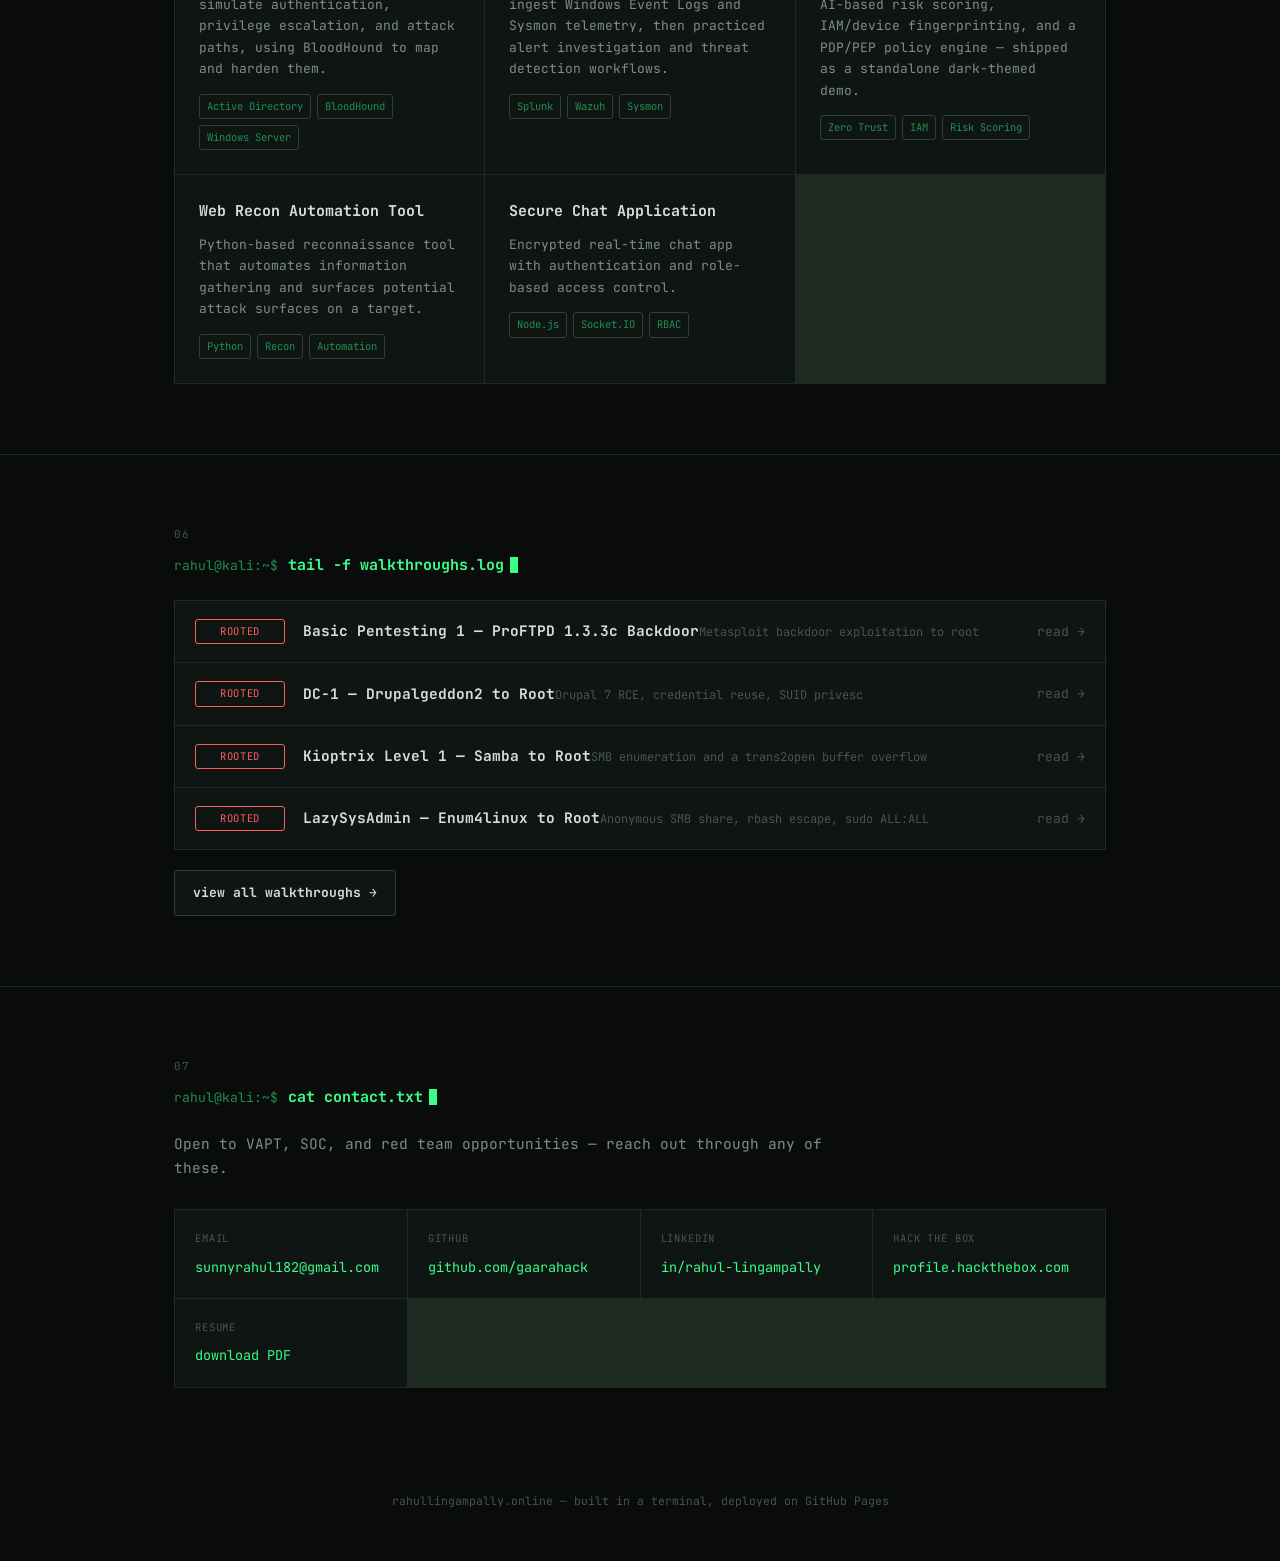
==== commit 01233976: "CVSS V4 Calculator Added"" ====
--- a/index.html
+++ b/index.html
@@ -18,6 +18,7 @@
     <a class="tmux-tab" href="#skills">skills</a>
     <a class="tmux-tab" href="#experience">experience</a>
     <a class="tmux-tab" href="#projects">projects</a>
+    <a class="tmux-tab" href="tools/cvss4.html">tools</a>
     <a class="tmux-tab" href="blog.html">walkthroughs</a>
     <a class="tmux-tab" href="#contact">contact</a>
     <span class="tmux-status" data-uptime>session 00:00:00</span>
--- a/assets/style.css
+++ b/assets/style.css
@@ -433,4 +433,33 @@
   font-size: 12.5px;
   color: var(--green);
 }
+.walkthrough-notice {
+  margin: 48px 0;
+  padding: 32px;
+  border: 1px solid var(--green);
+  border-left: 5px solid var(--green);
+  border-radius: var(--radius);
+  background: var(--bg-panel);
+  text-align: center;
+}
+.walkthrough-notice-label {
+  color: var(--green);
+  font-size: 12px;
+  font-weight: 700;
+  letter-spacing: .1em;
+  text-transform: uppercase;
+}
+.article-body .walkthrough-notice h2 {
+  margin: 12px 0;
+  padding: 0;
+  border: 0;
+  font-size: clamp(22px, 4vw, 32px);
+  line-height: 1.2;
+}
+.article-body .walkthrough-notice p {
+  max-width: 560px;
+  margin: 0 auto;
+  font-size: 16px;
+  line-height: 1.7;
+}
 .article-back { margin-top: 40px; }
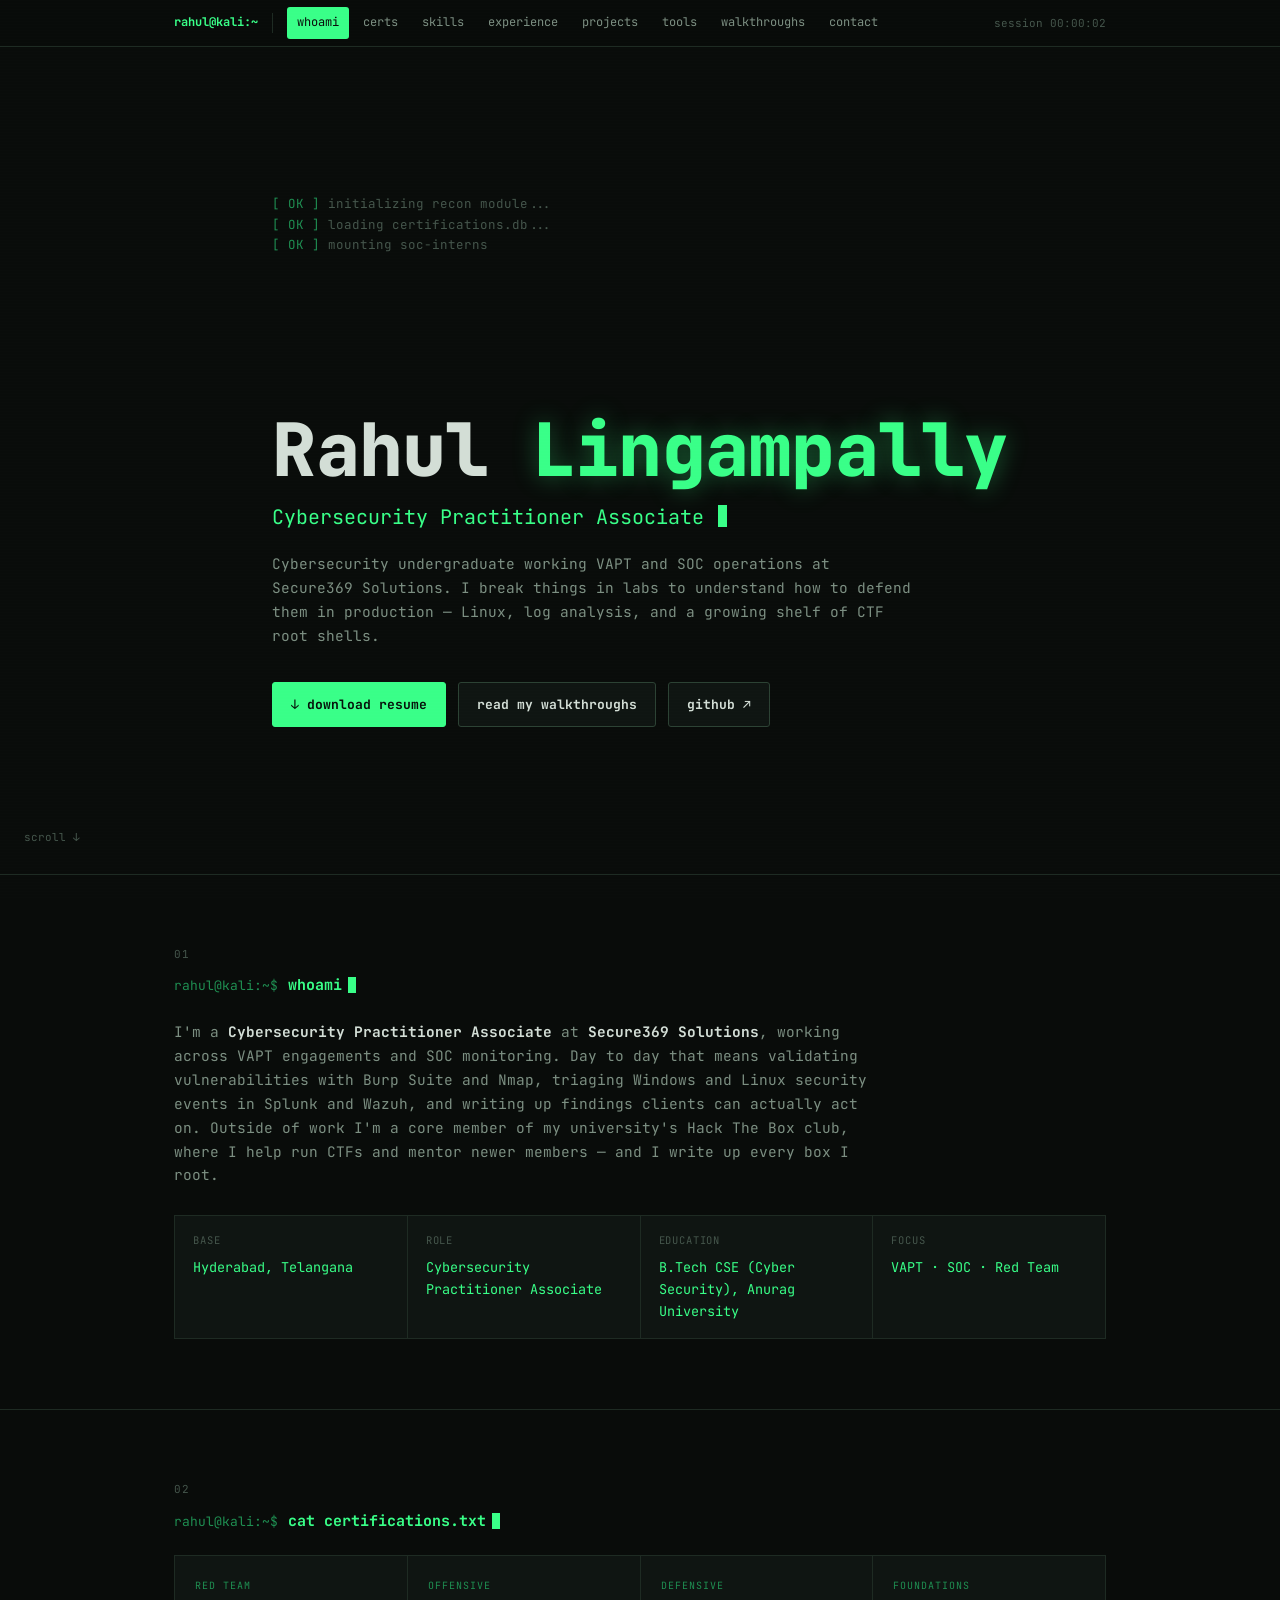
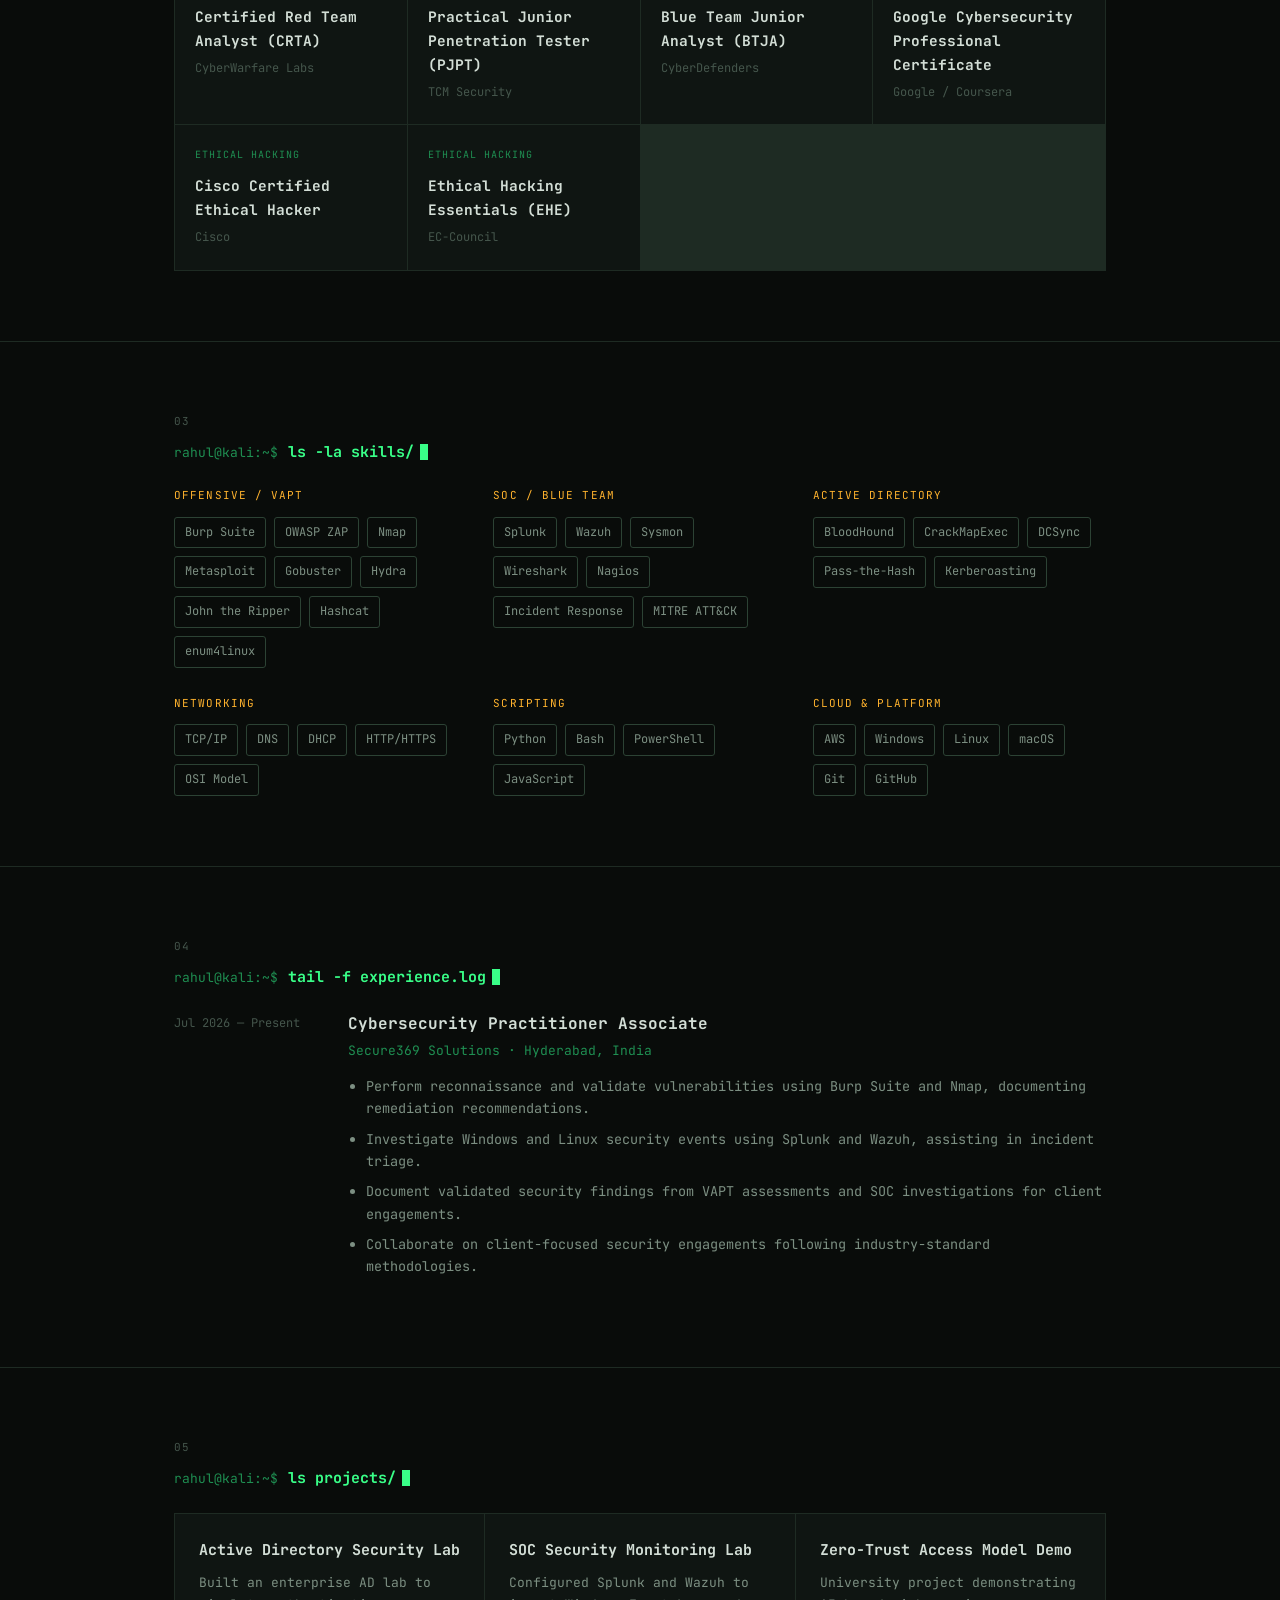
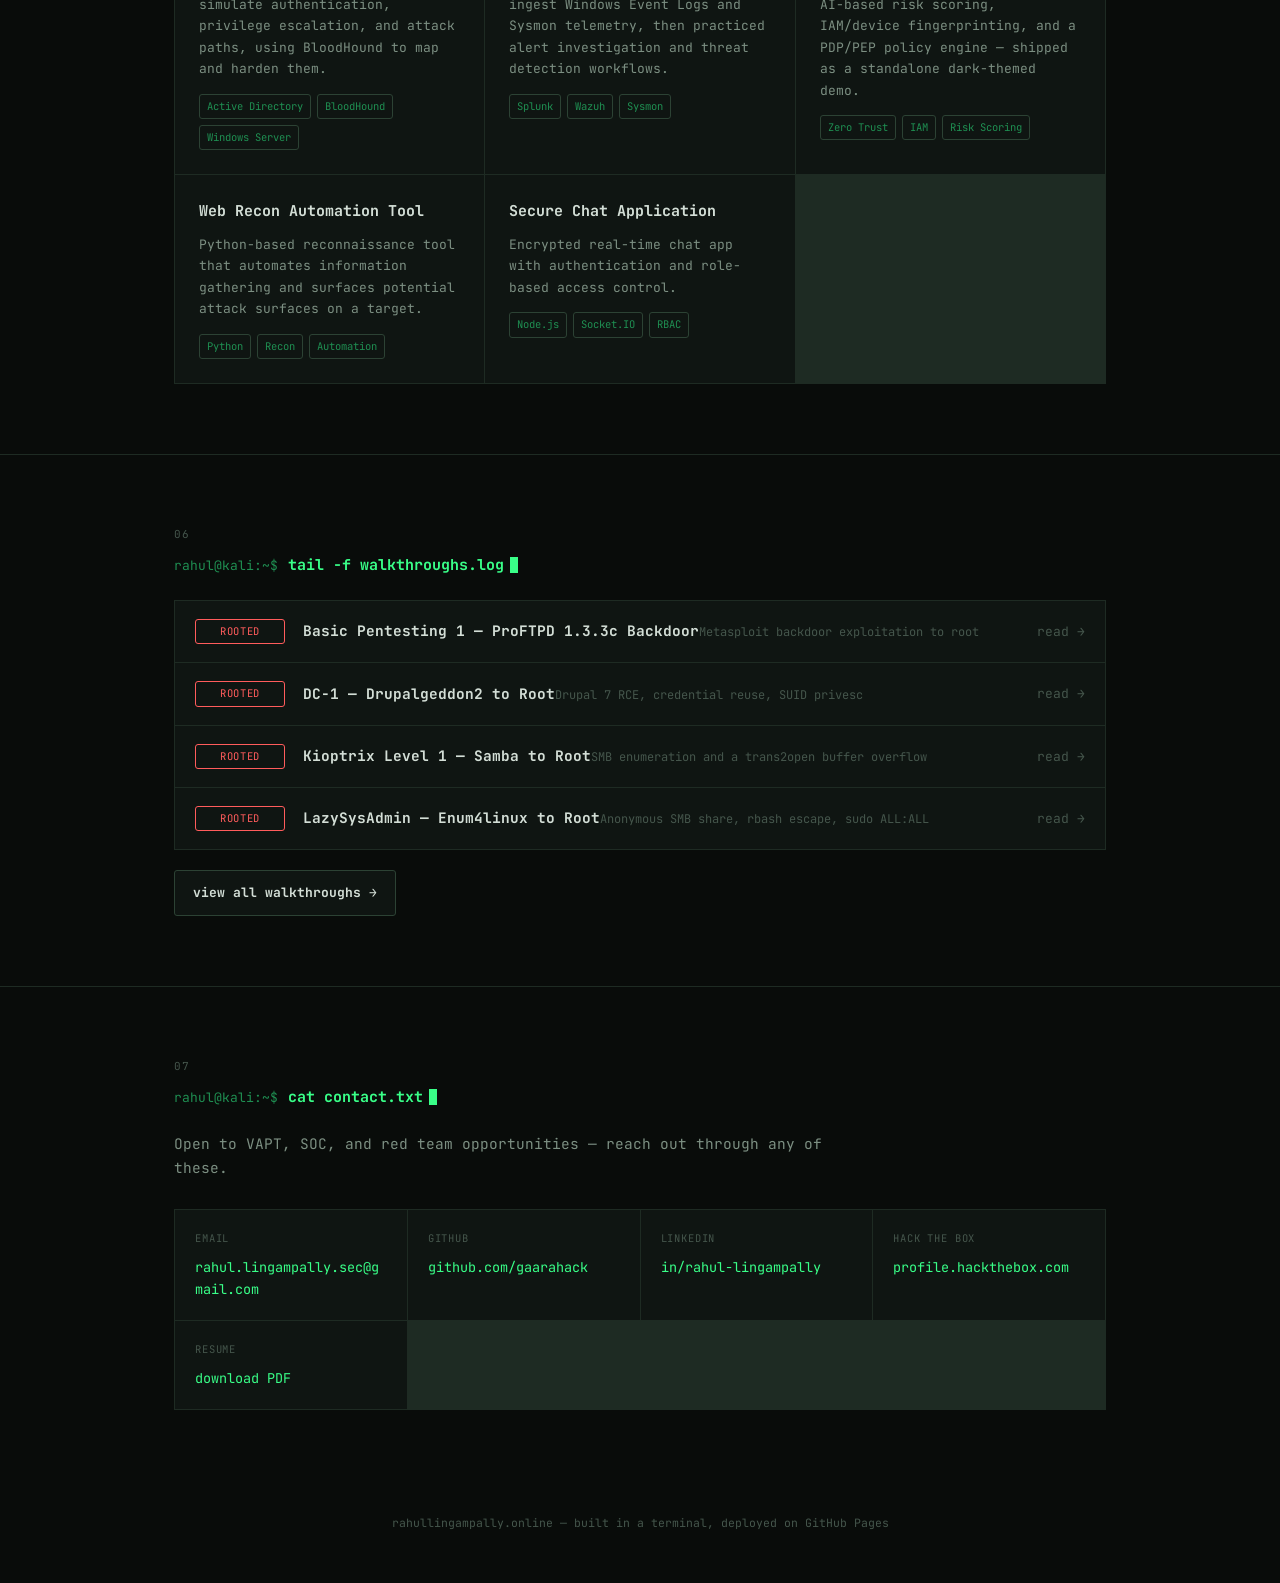
==== commit 8828bf70: "Gmail Changed" ====
--- a/index.html
+++ b/index.html
@@ -211,7 +211,7 @@
     <div class="prompt"><span class="user">rahul@kali:~$</span><span class="cmd">cat contact.txt</span></div>
     <p class="about-body">Open to VAPT, SOC, and red team opportunities — reach out through any of these.</p>
     <div class="contact-grid">
-      <a class="contact-card" href="mailto:sunnyrahul182@gmail.com"><div class="contact-k">Email</div><div class="contact-v">sunnyrahul182@gmail.com</div></a>
+      <a class="contact-card" href="mailto:rahul.lingampally.sec@gmail.com"><div class="contact-k">Email</div><div class="contact-v">rahul.lingampally.sec@gmail.com</div></a>
       <a class="contact-card" href="https://github.com/gaarahack" target="_blank" rel="noopener"><div class="contact-k">GitHub</div><div class="contact-v">github.com/gaarahack</div></a>
       <a class="contact-card" href="https://www.linkedin.com/in/rahul-lingampally-041552257/" target="_blank" rel="noopener"><div class="contact-k">LinkedIn</div><div class="contact-v">in/rahul-lingampally</div></a>
       <a class="contact-card" href="https://profile.hackthebox.com/profile/019c4aa6-72b5-7012-af2a-16db14cd5bfb" target="_blank" rel="noopener"><div class="contact-k">Hack The Box</div><div class="contact-v">profile.hackthebox.com</div></a>
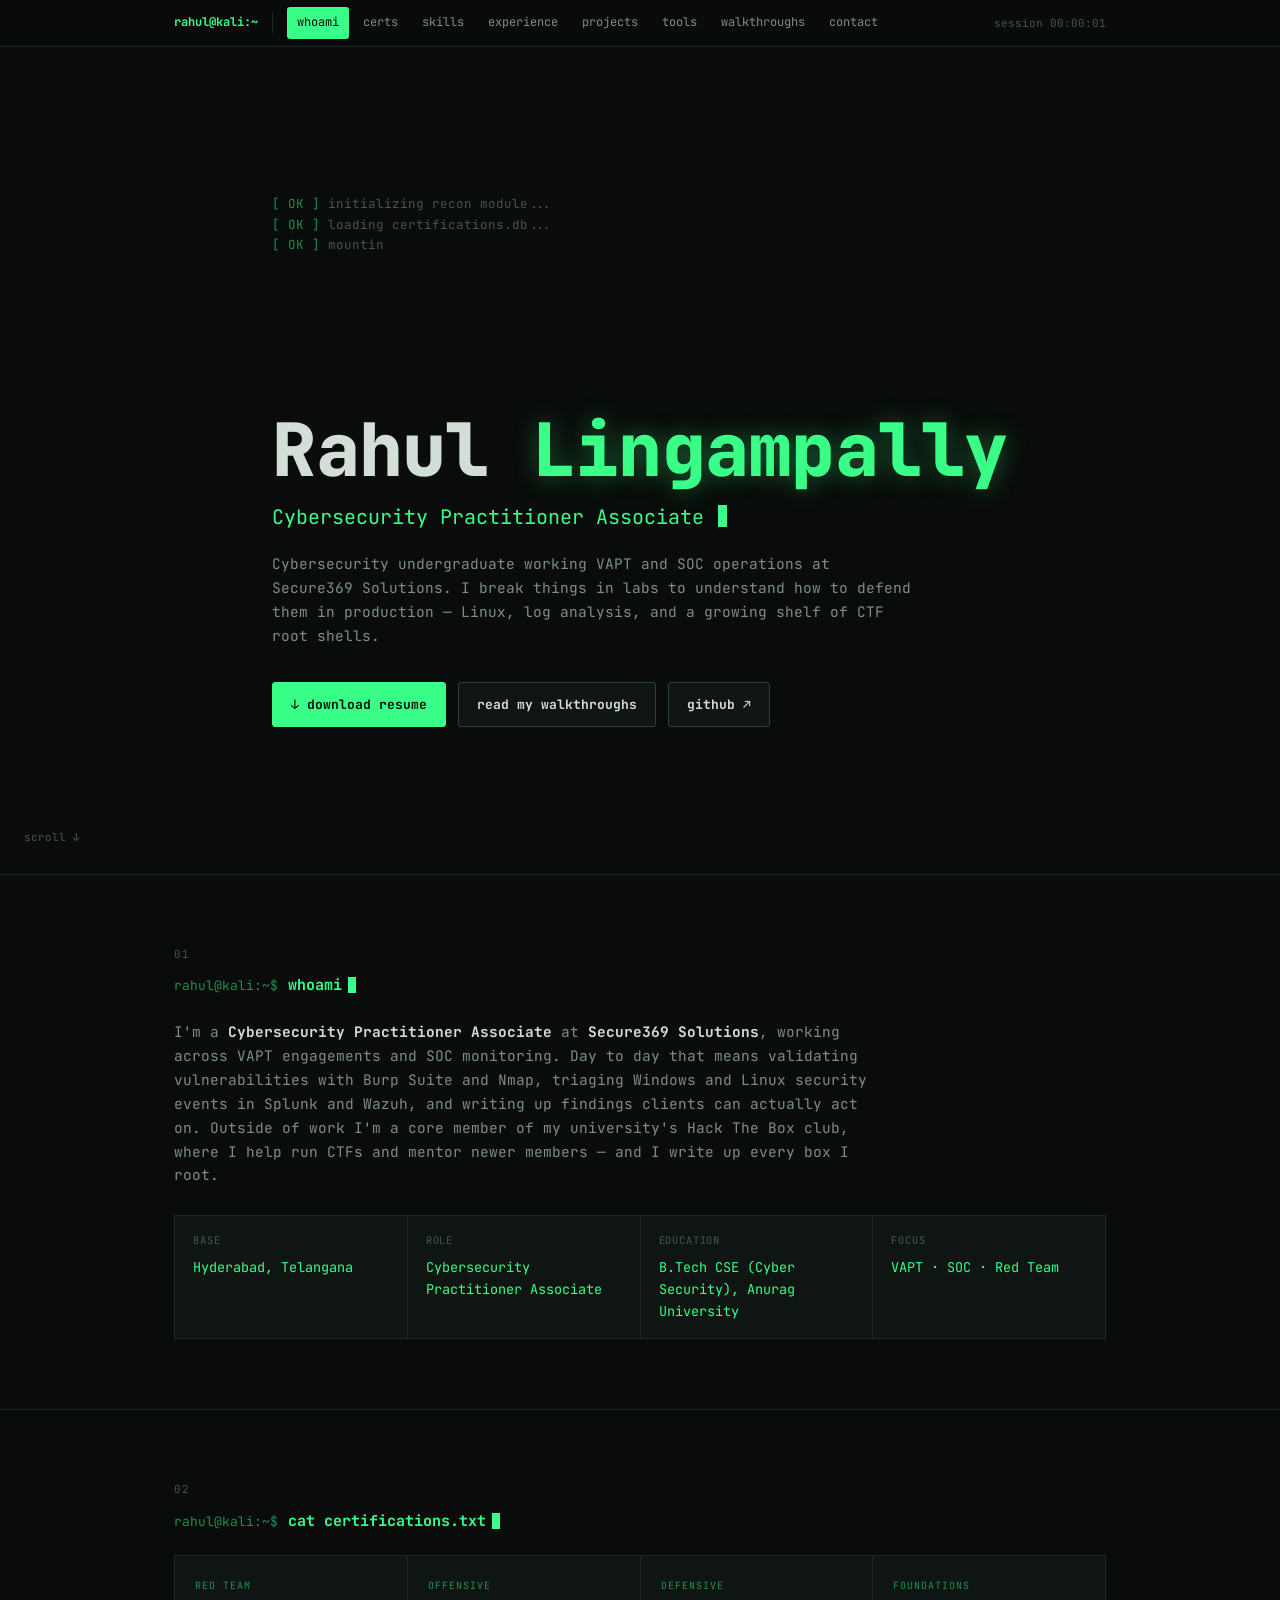
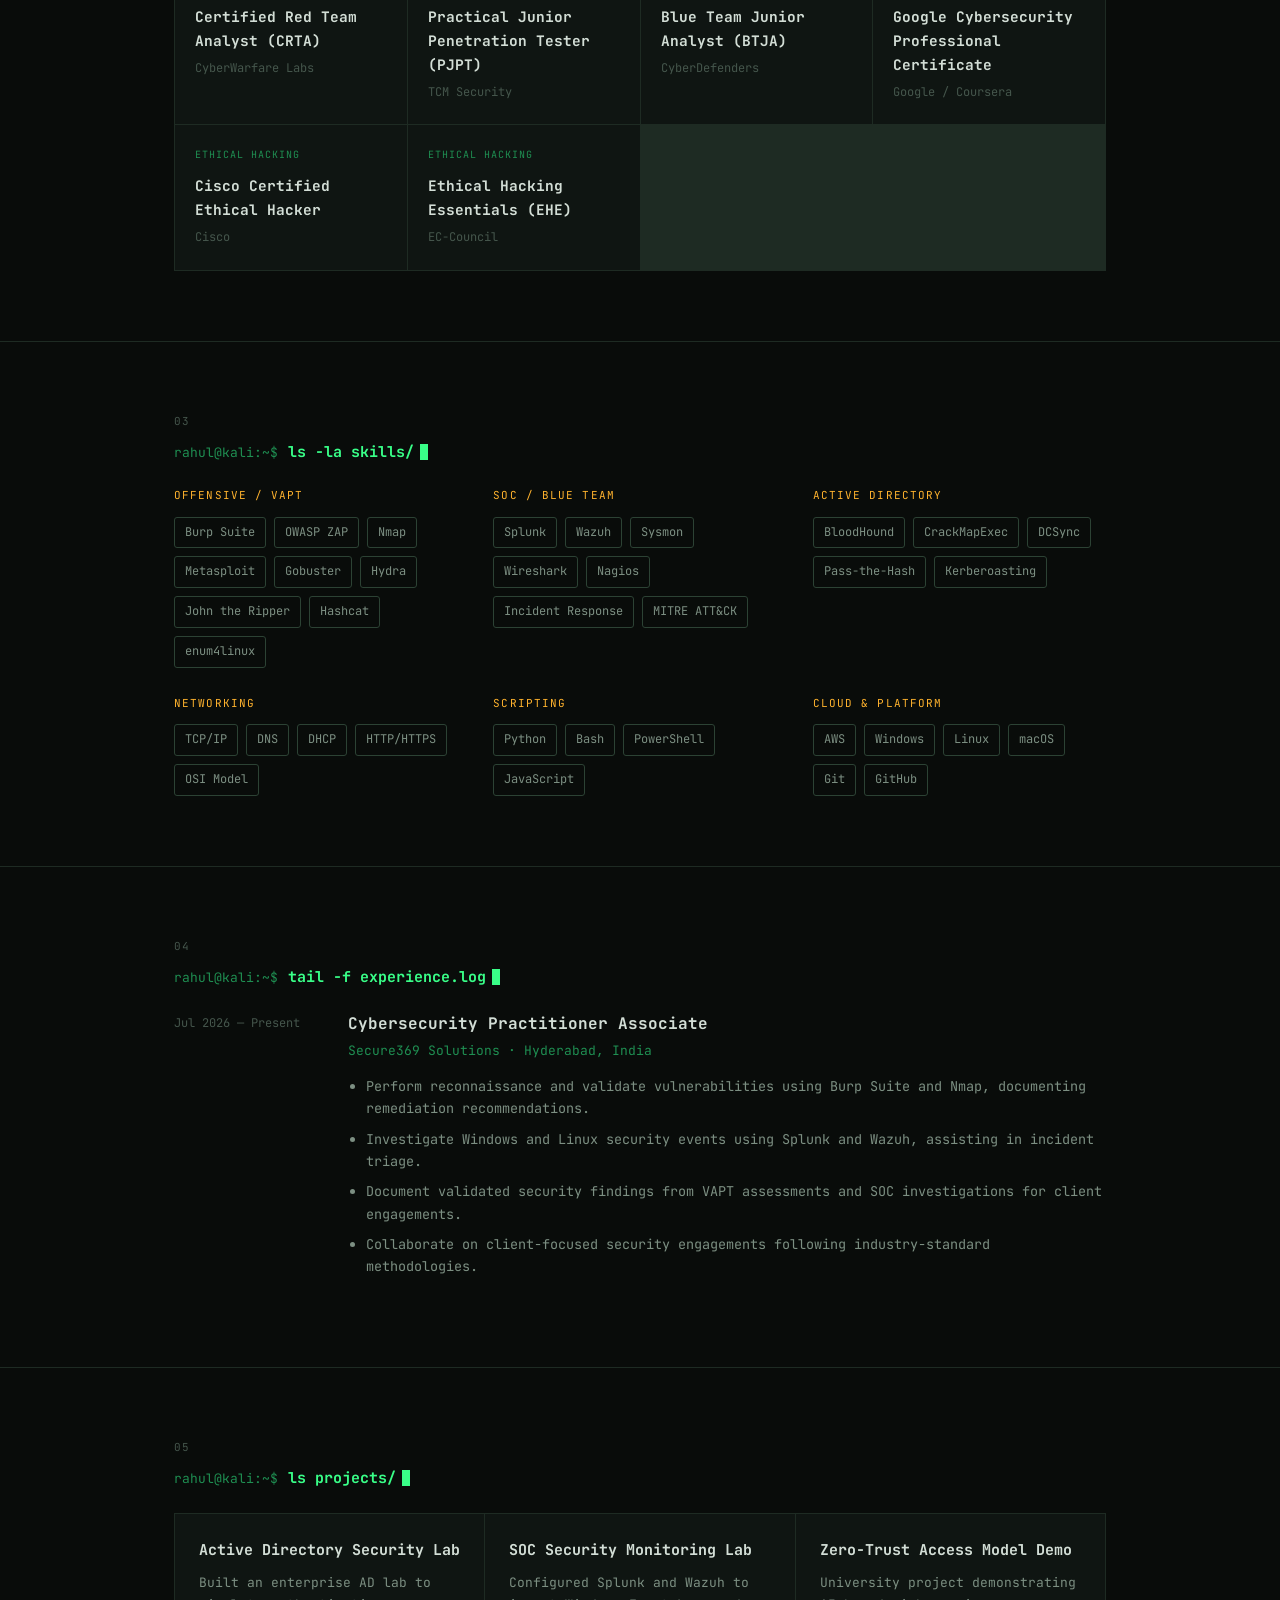
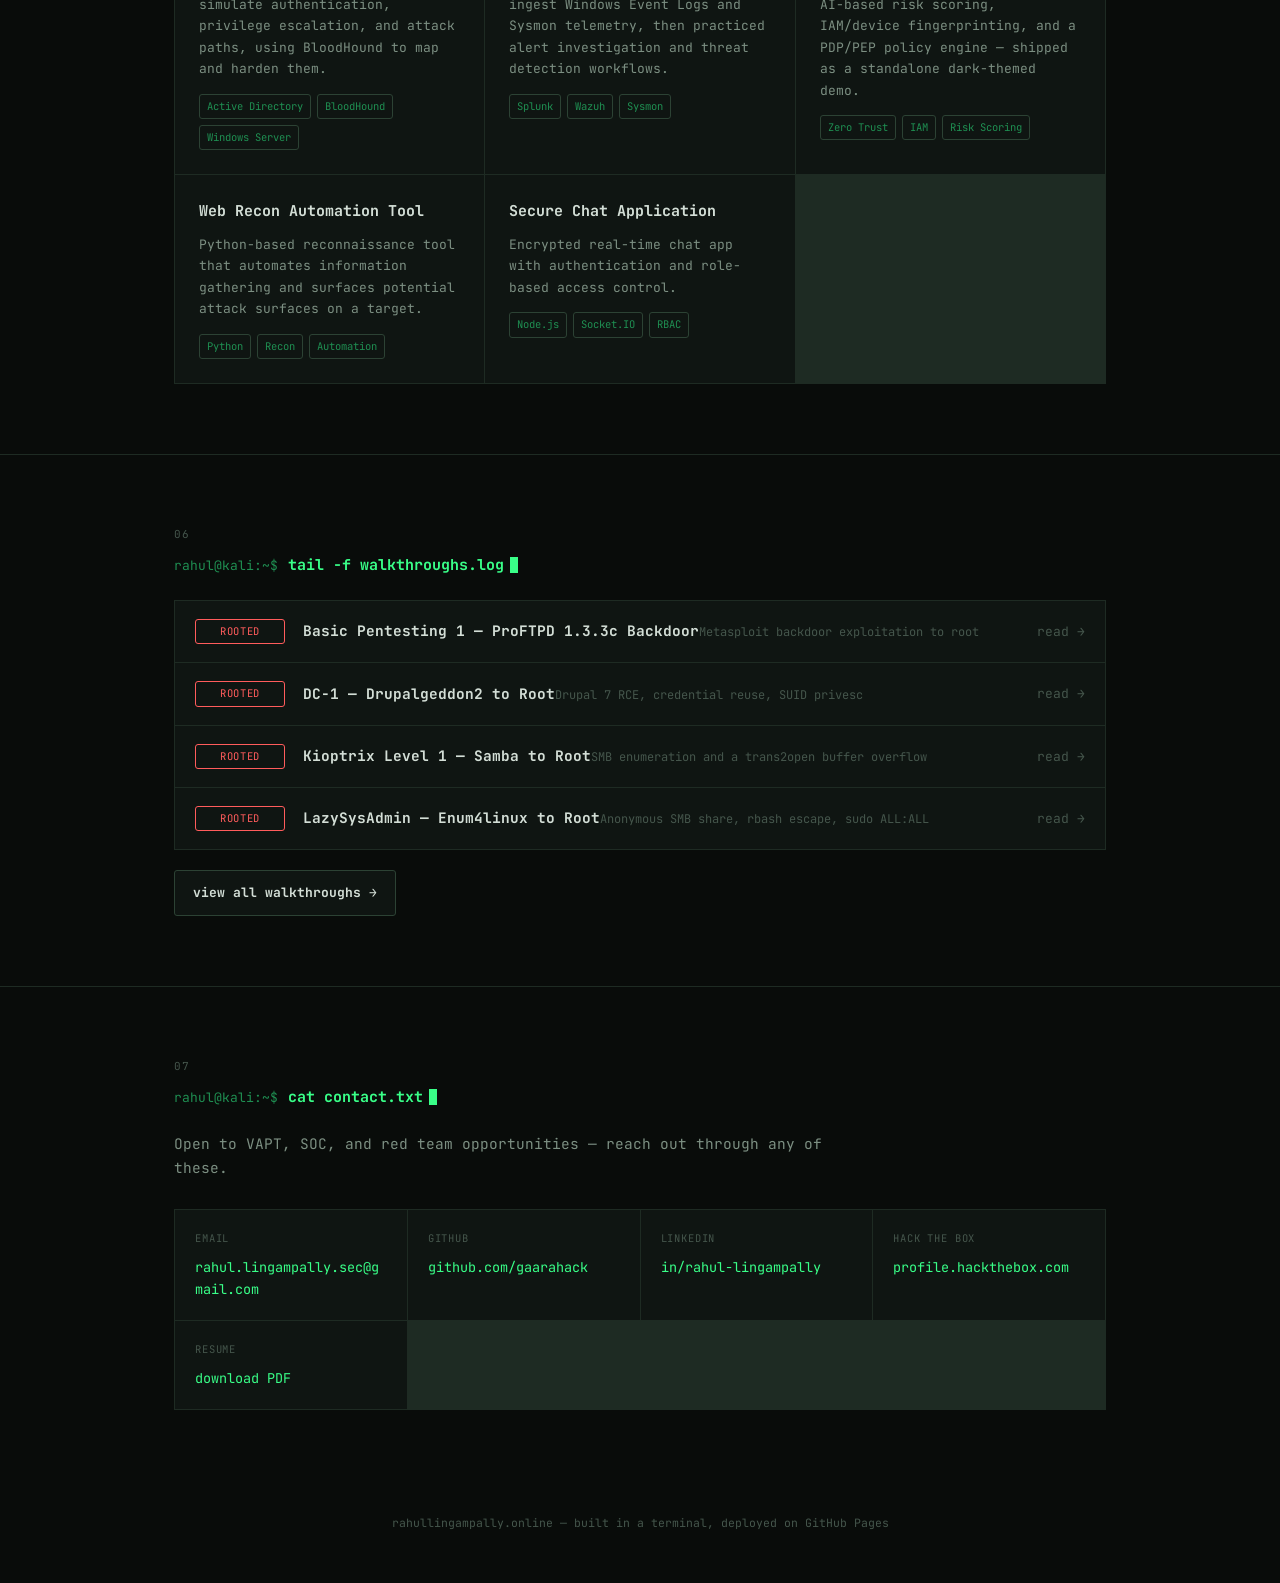
==== commit fa46a1ac: "Added New Fav Icon" ====
--- a/index.html
+++ b/index.html
@@ -5,7 +5,8 @@
 <meta name="viewport" content="width=device-width, initial-scale=1.0">
 <title>Rahul Lingampally — Cybersecurity Practitioner Associate&amp; </title>
 <meta name="description" content="Rahul Lingampally — Cybersecurity Practitioner Associate at Secure369 Solutions. VAPT, SOC operations, CTF walkthroughs.">
-<link rel="icon" href="data:image/svg+xml,<svg xmlns=%22http://www.w3.org/2000/svg%22 viewBox=%220 0 100 100%22><rect width=%22100%22 height=%22100%22 fill=%22%23090c0a%22/><text x=%2220%22 y=%2270%22 font-family=%22monospace%22 font-size=%2260%22 fill=%22%2339ff88%22>_</text></svg>">
+<link rel="icon" type="image/png" href="assets/img/rahul-photo.png">
+<link rel="apple-touch-icon" href="assets/img/rahul-photo.png">
 <link rel="stylesheet" href="assets/style.css">
 </head>
 <body>
